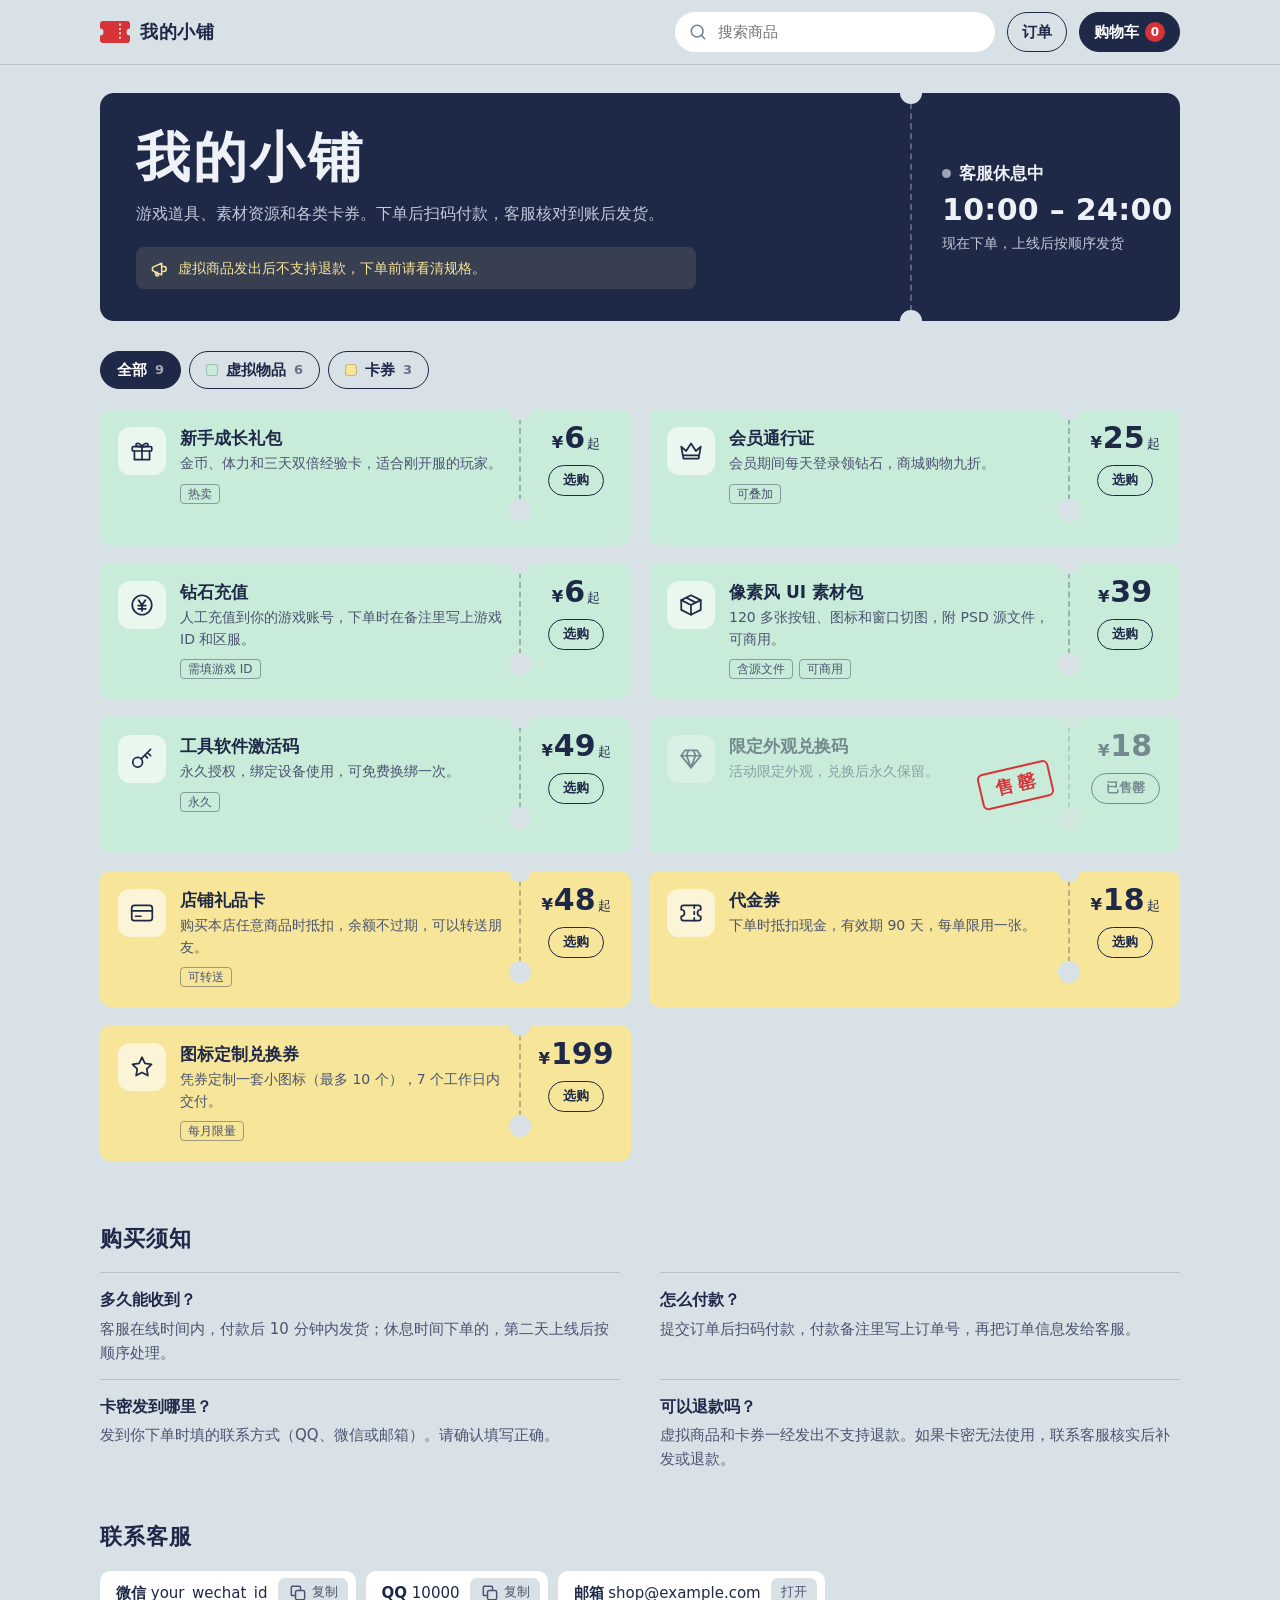
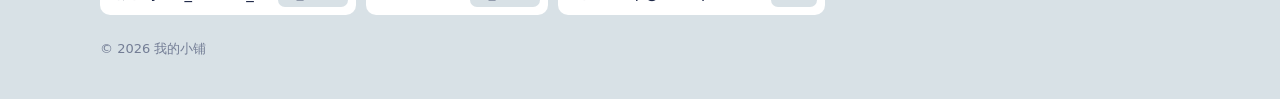
==== index.html @ c9b226b4 "Add ticket-style shop page for virtual goods and vouchers Static single-page shop (no build step, Gi" ====
<!doctype html>
<html lang="zh-CN">
<head>
  <meta charset="utf-8">
  <meta name="viewport" content="width=device-width, initial-scale=1, viewport-fit=cover">
  <meta name="theme-color" content="#d8e1e6">
  <meta name="format-detection" content="telephone=no">
  <title>小铺</title>
  <meta name="description" content="">
  <link rel="icon" href="assets/img/favicon.svg" type="image/svg+xml">
  <link rel="stylesheet" href="assets/css/style.css">
</head>
<body>
  <header class="topbar">
    <div class="wrap topbar-in">
      <a class="brand" href="./">
        <svg class="brand-mark" viewBox="0 0 30 22" aria-hidden="true">
          <path fill="currentColor" d="M3 0h24a3 3 0 0 1 3 3v4.5a3.5 3.5 0 0 0 0 7V19a3 3 0 0 1-3 3H3a3 3 0 0 1-3-3v-4.5a3.5 3.5 0 0 0 0-7V3a3 3 0 0 1 3-3z"/>
          <path stroke="#fff" stroke-width="1.6" stroke-dasharray="2 2.4" d="M20 2.5v17"/>
        </svg>
        <span data-shop="name">小铺</span>
      </a>
      <label class="search">
        <svg class="ico" viewBox="0 0 24 24" aria-hidden="true"><circle cx="11" cy="11" r="7"/><path d="M20 20l-4-4"/></svg>
        <span class="sr-only">搜索商品</span>
        <input id="q" type="search" placeholder="搜索商品" autocomplete="off" enterkeyhint="search">
      </label>
      <button class="bar-btn" id="openOrders" type="button">订单</button>
      <button class="bar-btn bar-btn--cart" id="openCart" type="button">
        购物车 <span class="badge" id="cartCount">0</span>
      </button>
    </div>
  </header>

  <main>
    <section class="hero">
      <div class="wrap">
        <div class="pass">
          <div class="pass-main">
            <h1 class="pass-title" data-shop="name">小铺</h1>
            <p class="pass-tagline" data-shop="tagline"></p>
            <p class="pass-notice" id="notice" hidden></p>
          </div>
          <div class="pass-stub" id="stub">
            <span class="status" id="status"><i class="dot"></i><span id="statusText">客服在线</span></span>
            <span class="pass-hours num" id="hours"></span>
            <span class="pass-sub" id="delivery"></span>
          </div>
        </div>
      </div>
    </section>

    <nav class="wrap tabs" id="tabs" aria-label="商品分类"></nav>

    <section class="wrap shelf" aria-label="商品列表">
      <div class="grid" id="grid"></div>
      <p class="empty" id="empty" hidden></p>
    </section>

    <section class="wrap notes" id="notes" hidden>
      <h2>购买须知</h2>
      <dl class="faq" id="faq"></dl>
    </section>
  </main>

  <footer class="wrap contact" id="contact">
    <h2>联系客服</h2>
    <div class="contact-list" id="contactList"></div>
    <p class="foot-line" id="footLine"></p>
  </footer>

  <div class="toast" id="toast" role="status" aria-live="polite"></div>

  <script src="assets/js/config.js"></script>
  <script src="assets/js/products.js"></script>
  <script src="assets/js/app.js"></script>
</body>
</html>
---- assets/css/style.css ----
/* ShopWeb — 票券风格的小商店
   颜色、字体都集中在 :root 里，改这里即可换风格 */

:root {
  --desk: #d8e1e6;      /* 页面底色：放票的桌面 */
  --ink: #1e2847;       /* 主文字：藏青墨色 */
  --ink-2: #4a5470;     /* 次要文字 */
  --ink-3: #737d95;     /* 提示文字 */
  --line: rgba(30, 40, 71, 0.16);
  --red: #d7343a;       /* 印章红：主按钮、售罄章 */
  --red-dark: #b5252b;
  --sheet: #f7f9fa;     /* 弹层底色 */
  --mint: #c9ebd9;
  --butter: #f7e59a;
  --font: "PingFang SC", "HarmonyOS Sans SC", "MiSans", "Noto Sans SC", "Noto Sans CJK SC",
    "Microsoft YaHei", system-ui, sans-serif;
  --num: "DIN Alternate", "Bahnschrift", "D-DIN", "DIN", "Roboto", var(--font);
  --notch: 11px;
}

*, *::before, *::after { box-sizing: border-box; }

html { -webkit-text-size-adjust: 100%; }

body {
  margin: 0;
  background: var(--desk);
  color: var(--ink);
  font-family: var(--font);
  font-size: 16px;
  line-height: 1.6;
  -webkit-font-smoothing: antialiased;
}

body.locked { overflow: hidden; }

img { max-width: 100%; display: block; }

button, input, textarea { font: inherit; color: inherit; }

button { cursor: pointer; }

:focus-visible { outline: 3px solid var(--ink); outline-offset: 2px; }

.wrap { max-width: 1120px; margin: 0 auto; padding-left: 20px; padding-right: 20px; }

.num { font-family: var(--num); font-variant-numeric: tabular-nums; }

.ico {
  width: 20px; height: 20px; flex: none;
  fill: none; stroke: currentColor; stroke-width: 1.8;
  stroke-linecap: round; stroke-linejoin: round;
}

.sr-only {
  position: absolute; width: 1px; height: 1px; overflow: hidden;
  clip: rect(0 0 0 0); white-space: nowrap;
}

/* ---------- 顶栏 ---------- */

.topbar {
  position: sticky; top: 0; z-index: 20;
  background: rgba(216, 225, 230, 0.92);
  -webkit-backdrop-filter: blur(10px);
  backdrop-filter: blur(10px);
  border-bottom: 1px solid var(--line);
}

.topbar-in {
  display: flex; align-items: center; gap: 12px;
  min-height: 64px; padding-top: 10px; padding-bottom: 10px;
  flex-wrap: wrap;
}

.brand {
  display: inline-flex; align-items: center; gap: 10px;
  color: var(--ink); text-decoration: none;
  font-weight: 800; font-size: 18px; letter-spacing: 0.04em;
  margin-right: auto;
}

.brand-mark { width: 30px; height: 22px; color: var(--red); }

.search {
  flex: 0 1 320px;
  display: flex; align-items: center; gap: 8px;
  height: 40px; padding: 0 12px;
  background: #fff; border-radius: 999px;
  border: 1.5px solid transparent;
  color: var(--ink-3);
}

.search:focus-within { border-color: var(--ink); }

.search input {
  flex: 1; min-width: 0; border: 0; outline: 0; background: none;
  color: var(--ink); font-size: 15px;
}

.search input::-webkit-search-cancel-button { cursor: pointer; }

.bar-btn {
  position: relative;
  display: inline-flex; align-items: center; gap: 6px;
  height: 40px; padding: 0 14px;
  border: 1.5px solid var(--ink); border-radius: 999px;
  background: transparent; font-size: 15px; font-weight: 600;
}

.bar-btn:hover { background: rgba(255, 255, 255, 0.5); }

.bar-btn--cart { background: var(--ink); color: #fff; }

.bar-btn--cart:hover { background: #2b3760; }

.badge {
  min-width: 20px; height: 20px; padding: 0 6px;
  border-radius: 999px; background: var(--red); color: #fff;
  font-family: var(--num); font-size: 12px; line-height: 20px; text-align: center;
}

.badge.is-bump { animation: bump 0.35s ease; }

@keyframes bump { 40% { transform: scale(1.35); } }

/* ---------- 首屏：店铺票 ---------- */

.hero { padding: 28px 0 8px; }

.pass {
  display: flex;
  background: var(--ink); color: #eef1f6;
  border-radius: 14px;
  animation: print 0.7s cubic-bezier(0.2, 0.8, 0.2, 1) both;
}

@keyframes print {
  from { clip-path: inset(0 0 100% 0); transform: translateY(-14px); }
  to { clip-path: inset(0 0 0 0); transform: none; }
}

.pass-main { flex: 1; padding: 34px 36px 32px; min-width: 0; }

.pass-title {
  margin: 0;
  font-size: clamp(32px, 5.4vw, 54px);
  font-weight: 900; line-height: 1.15; letter-spacing: 0.06em;
}

.pass-tagline {
  margin: 12px 0 0; max-width: 34em;
  font-size: 16px; color: #c3cada;
}

.pass-notice {
  display: flex; gap: 8px; align-items: flex-start;
  margin: 20px 0 0; padding: 10px 14px; max-width: 40em;
  border-radius: 8px; background: rgba(247, 229, 154, 0.12);
  color: var(--butter); font-size: 14px;
}

.pass-notice .ico { margin-top: 2px; }

.pass-stub {
  position: relative; flex: none; width: 270px;
  display: flex; flex-direction: column; justify-content: center; gap: 6px;
  padding: 28px 28px 28px 30px;
  border-left: 2px dashed rgba(238, 241, 246, 0.3);
}

.pass-stub::before, .pass-stub::after, .ticket-stub::before, .ticket-stub::after {
  content: ""; position: absolute;
  width: calc(var(--notch) * 2); height: calc(var(--notch) * 2);
  left: calc(-1 * var(--notch) - 1px);
  border-radius: 50%; background: var(--desk);
}

.pass-stub::before, .ticket-stub::before { top: calc(-1 * var(--notch)); }
.pass-stub::after, .ticket-stub::after { bottom: calc(-1 * var(--notch)); }

.status { display: inline-flex; align-items: center; gap: 8px; font-weight: 700; font-size: 17px; }

.dot { width: 9px; height: 9px; border-radius: 50%; background: #7ee2ad; box-shadow: 0 0 0 4px rgba(126, 226, 173, 0.18); }

.status.is-closed .dot { background: #9aa3b8; box-shadow: none; }

.pass-hours { font-size: 30px; font-weight: 700; line-height: 1.1; letter-spacing: 0.01em; white-space: nowrap; }

.pass-sub { font-size: 14px; color: #c3cada; }

/* ---------- 分类 ---------- */

.tabs {
  display: flex; gap: 8px; overflow-x: auto;
  padding-top: 22px; padding-bottom: 6px;
  scrollbar-width: none;
}

.tabs::-webkit-scrollbar { display: none; }

.tab {
  flex: none;
  display: inline-flex; align-items: center; gap: 8px;
  height: 38px; padding: 0 16px;
  border: 1.5px solid var(--ink); border-radius: 999px;
  background: transparent; font-size: 15px; font-weight: 600;
}

.tab[aria-pressed="true"] { background: var(--ink); color: #fff; }

.tab-swatch { width: 12px; height: 12px; border-radius: 3px; background: var(--paper); box-shadow: inset 0 0 0 1px rgba(30, 40, 71, 0.25); }

.tab-n { font-family: var(--num); font-size: 13px; opacity: 0.6; }

/* ---------- 商品券 ---------- */

.shelf { padding-top: 14px; padding-bottom: 12px; }

.grid {
  display: grid; gap: 18px;
  grid-template-columns: repeat(auto-fill, minmax(min(100%, 360px), 1fr));
}

.ticket {
  position: relative;
  display: flex; width: 100%; min-height: 136px;
  padding: 0; border: 0; text-align: left;
  background: var(--paper); color: var(--ink);
  border-radius: 10px;
}

.ticket-main { flex: 1; display: flex; gap: 14px; padding: 18px 16px 18px 18px; min-width: 0; }

.art {
  flex: none; width: 48px; height: 48px;
  display: grid; place-items: center; overflow: hidden;
  border-radius: 12px; background: rgba(255, 255, 255, 0.6);
}

.art .ico { width: 26px; height: 26px; stroke-width: 1.6; }

.art img { width: 100%; height: 100%; object-fit: cover; }

.ticket-text { display: flex; flex-direction: column; gap: 3px; min-width: 0; }

.ticket-name { font-size: 17px; font-weight: 700; line-height: 1.35; }

.ticket-desc {
  font-size: 14px; line-height: 1.55; color: var(--ink-2);
  display: -webkit-box; -webkit-line-clamp: 2; -webkit-box-orient: vertical; overflow: hidden;
}

.tags { display: flex; flex-wrap: wrap; gap: 6px; margin-top: 6px; }

.tag {
  font-size: 12px; line-height: 18px; padding: 0 7px;
  border: 1px solid rgba(30, 40, 71, 0.4); border-radius: 4px; color: var(--ink-2);
}

.ticket-stub {
  position: relative; flex: none; width: 112px;
  display: flex; flex-direction: column; align-items: center; justify-content: center;
  padding: 14px 8px; border-left: 2px dashed rgba(30, 40, 71, 0.28);
}

.price { font-family: var(--num); font-variant-numeric: tabular-nums; font-weight: 700; font-size: 30px; line-height: 1; white-space: nowrap; }

.price .cur { font-size: 0.55em; margin-right: 1px; }

.price .from { font-family: var(--font); font-size: 13px; font-weight: 500; margin-left: 2px; }

.was { font-family: var(--num); font-size: 13px; color: var(--ink-3); margin-top: 4px; }

.stub-cta {
  margin-top: 12px; padding: 4px 14px;
  font-size: 13px; font-weight: 700;
  border: 1.5px solid var(--ink); border-radius: 999px;
}

.ticket:hover .stub-cta { background: var(--red); border-color: var(--red); color: #fff; }

.ticket:focus-visible { outline-offset: 3px; }

.ticket.is-out .ticket-main, .ticket.is-out .ticket-stub { opacity: 0.5; }

.ticket.is-out:hover .stub-cta { background: none; border-color: var(--ink); color: inherit; }

.stamp {
  position: absolute; right: 128px; top: 50%;
  transform: translateY(-50%) rotate(-13deg);
  padding: 2px 10px 2px 14px;
  border: 2.5px solid var(--red); border-radius: 6px;
  color: var(--red); font-size: 18px; font-weight: 900; letter-spacing: 0.25em;
  pointer-events: none;
}

.empty {
  margin: 0; padding: 48px 20px; text-align: center; color: var(--ink-2);
  border: 2px dashed rgba(30, 40, 71, 0.22); border-radius: 12px;
}

/* ---------- 购买须知 / 页脚 ---------- */

.notes { padding-top: 48px; padding-bottom: 24px; }

.notes h2, .contact h2 { margin: 0 0 16px; font-size: 22px; font-weight: 800; letter-spacing: 0.04em; }

.faq { display: grid; gap: 14px 40px; grid-template-columns: repeat(auto-fit, minmax(min(100%, 400px), 1fr)); margin: 0; }

.faq div { padding-top: 14px; border-top: 1.5px solid var(--line); }

.faq dt { font-weight: 700; }

.faq dd { margin: 4px 0 0; color: var(--ink-2); font-size: 15px; }

.contact { padding-top: 24px; padding-bottom: 40px; }

.contact-list { display: flex; flex-wrap: wrap; gap: 10px; }

.contact-chip {
  display: inline-flex; align-items: center; gap: 10px;
  min-height: 44px; padding: 6px 8px 6px 16px;
  border: 0; border-radius: 10px; background: #fff;
  text-decoration: none; color: var(--ink); font-size: 15px;
}

.contact-chip b { font-weight: 700; }

.contact-chip .chip-act {
  display: inline-flex; align-items: center; gap: 4px;
  padding: 4px 10px; border-radius: 7px; background: var(--desk);
  font-size: 13px; color: var(--ink-2);
}

.contact-chip:hover .chip-act { background: var(--ink); color: #fff; }

.foot-line { margin: 24px 0 0; font-size: 13px; color: var(--ink-3); }

/* ---------- 弹层 ---------- */

.layer { position: fixed; inset: 0; z-index: 50; display: flex; align-items: flex-end; justify-content: center; }

.scrim { position: absolute; inset: 0; background: rgba(20, 27, 50, 0.48); animation: fade 0.2s ease both; }

.panel {
  position: relative; width: 100%; max-height: 92vh; max-height: 92dvh;
  display: flex; flex-direction: column;
  background: var(--sheet); border-radius: 18px 18px 0 0;
  animation: rise 0.28s cubic-bezier(0.2, 0.8, 0.2, 1) both;
  outline: none;
}

.layer.is-leaving .scrim { animation: fade 0.18s ease reverse both; }
.layer.is-leaving .panel { animation: rise 0.18s ease-in reverse both; }

@keyframes fade { from { opacity: 0; } }
@keyframes rise { from { transform: translateY(40px); opacity: 0; } }
@keyframes slide { from { transform: translateX(40px); opacity: 0; } }

.panel-head {
  display: flex; align-items: center; justify-content: space-between; gap: 12px;
  padding: 14px 14px 10px 22px;
}

.panel-head h2 { margin: 0; font-size: 18px; font-weight: 800; }

.close-btn {
  width: 40px; height: 40px; display: grid; place-items: center;
  border: 0; border-radius: 50%; background: transparent; color: var(--ink-2);
}

.close-btn:hover { background: rgba(30, 40, 71, 0.08); color: var(--ink); }

.panel-body { flex: 1; overflow-y: auto; padding: 4px 22px 22px; overscroll-behavior: contain; }

.panel-foot {
  display: flex; gap: 10px; align-items: center;
  padding: 14px 22px calc(14px + env(safe-area-inset-bottom));
  border-top: 1px solid var(--line); background: var(--sheet);
}

.panel-foot .btn { flex: 1; }

.foot-total { margin-right: auto; display: flex; flex-direction: column; line-height: 1.2; }

.foot-total small { font-size: 13px; color: var(--ink-3); }

.foot-total .price { font-size: 26px; color: var(--ink); }

.panel-foot .foot-total + .btn { flex: 0 1 180px; }

@media (min-width: 720px) {
  .layer { align-items: center; padding: 24px; }
  .panel { max-width: 520px; max-height: min(760px, 100%); border-radius: 16px; }
  .layer--side { justify-content: flex-end; align-items: stretch; padding: 0; }
  .layer--side .panel { max-width: 420px; height: 100%; max-height: none; border-radius: 0; animation-name: slide; }
  .layer--side.is-leaving .panel { animation-name: slide; }
}

/* 按钮 */

.btn {
  display: inline-flex; align-items: center; justify-content: center; gap: 6px;
  min-height: 48px; padding: 0 18px;
  border: 1.5px solid var(--ink); border-radius: 12px;
  background: transparent; color: var(--ink);
  font-size: 16px; font-weight: 700; text-decoration: none;
}

.btn:hover { background: rgba(30, 40, 71, 0.06); }

.btn-primary { background: var(--red); border-color: var(--red); color: #fff; }

.btn-primary:hover { background: var(--red-dark); border-color: var(--red-dark); }

.btn:disabled { opacity: 0.45; cursor: not-allowed; }

.text-btn {
  display: inline-flex; align-items: center; gap: 6px;
  padding: 6px 0; border: 0; background: none;
  color: var(--ink-2); font-size: 14px;
}

.text-btn:hover { color: var(--ink); text-decoration: underline; }

.text-btn .ico { width: 16px; height: 16px; }

.panel-body > [data-share] { margin-top: 16px; }

/* 商品详情 */

.p-card { display: flex; gap: 16px; align-items: flex-start; padding: 18px; border-radius: 12px; background: var(--paper); }

.p-card .art { width: 56px; height: 56px; }

.p-name { margin: 0; font-size: 20px; font-weight: 800; line-height: 1.35; }

.p-desc { margin: 6px 0 0; font-size: 15px; color: var(--ink-2); }

.p-price { display: flex; align-items: baseline; gap: 10px; margin: 20px 0 4px; }

.p-price .price { font-size: 36px; color: var(--red); }

.p-stock { margin-left: auto; font-size: 14px; color: var(--ink-3); }

.field { margin: 18px 0 0; padding: 0; border: 0; min-width: 0; }

.field-label, .field legend { display: block; padding: 0; margin-bottom: 8px; font-size: 14px; font-weight: 700; color: var(--ink-2); }

.chips { display: flex; flex-wrap: wrap; gap: 8px; }

.chip { position: relative; }

.chip input { position: absolute; opacity: 0; inset: 0; margin: 0; cursor: pointer; }

.chip span {
  display: inline-flex; align-items: center; min-height: 40px; padding: 0 16px;
  border: 1.5px solid var(--line); border-radius: 10px; background: #fff;
  font-size: 15px;
}

.chip input:checked + span { border-color: var(--ink); background: var(--ink); color: #fff; }

.chip input:focus-visible + span { outline: 3px solid var(--ink); outline-offset: 2px; }

.chip input:disabled + span { opacity: 0.45; text-decoration: line-through; cursor: not-allowed; }

.stepper { display: inline-flex; align-items: center; border: 1.5px solid var(--line); border-radius: 10px; background: #fff; overflow: hidden; }

.stepper button { width: 40px; height: 40px; border: 0; background: none; font-size: 20px; line-height: 1; }

.stepper button:hover:not(:disabled) { background: var(--desk); }

.stepper button:disabled { opacity: 0.3; cursor: not-allowed; }

.stepper input {
  width: 46px; height: 40px; border: 0; text-align: center; background: none;
  font-family: var(--num); font-size: 17px; -moz-appearance: textfield;
}

.stepper input::-webkit-outer-spin-button, .stepper input::-webkit-inner-spin-button { -webkit-appearance: none; margin: 0; }

.stepper--sm button { width: 32px; height: 32px; font-size: 17px; }

.stepper--sm input { width: 34px; height: 32px; font-size: 15px; }

.p-details { margin: 22px 0 8px; padding: 16px 18px 16px 34px; border-radius: 12px; background: #fff; font-size: 15px; color: var(--ink-2); }

.p-details li + li { margin-top: 6px; }

/* 购物车 */

.lines { list-style: none; margin: 0; padding: 0; }

.line { display: flex; gap: 12px; padding: 14px 0; border-bottom: 1px solid var(--line); }

.line .art { width: 44px; height: 44px; background: var(--paper); }

.line .art .ico { width: 22px; height: 22px; }

.line-info { flex: 1; min-width: 0; display: flex; flex-direction: column; gap: 2px; }

.line-name { font-weight: 700; line-height: 1.35; }

.line-opt { font-size: 13px; color: var(--ink-3); }

.line-ctrl { display: flex; align-items: center; justify-content: space-between; gap: 8px; margin-top: 8px; }

.line-price { font-family: var(--num); font-size: 18px; font-weight: 700; }

.icon-btn { width: 36px; height: 36px; display: grid; place-items: center; border: 0; border-radius: 8px; background: none; color: var(--ink-3); }

.icon-btn:hover { background: rgba(215, 52, 58, 0.1); color: var(--red); }

.icon-btn .ico { width: 18px; height: 18px; }

.blank { padding: 56px 12px; text-align: center; color: var(--ink-2); }

.blank .ico { width: 44px; height: 44px; stroke-width: 1.3; color: var(--ink-3); margin: 0 auto 12px; display: block; }

.blank p { margin: 0 0 18px; }

/* 下单表单 */

.summary { margin: 0; padding: 14px 16px; border-radius: 12px; background: #fff; list-style: none; }

.summary li { display: flex; gap: 12px; justify-content: space-between; font-size: 15px; }

.summary li + li { margin-top: 6px; }

.summary .s-name { min-width: 0; }

.summary .s-opt { color: var(--ink-3); }

.summary .s-amt { flex: none; font-family: var(--num); }

.input {
  display: block; width: 100%; min-height: 46px; padding: 10px 14px;
  border: 1.5px solid var(--line); border-radius: 10px; background: #fff;
  font-size: 16px; outline: none;
}

.input:focus { border-color: var(--ink); }

textarea.input { min-height: 84px; resize: vertical; line-height: 1.5; }

.input[aria-invalid="true"] { border-color: var(--red); }

.hint { margin: 6px 0 0; font-size: 13px; color: var(--ink-3); }

.error { margin: 6px 0 0; font-size: 13px; color: var(--red); font-weight: 600; }

/* 订单小票 */

.receipt { position: relative; border-radius: 12px; background: var(--butter); }

.receipt-top, .receipt-bottom { padding: 18px 20px; }

.receipt-label { display: block; font-size: 13px; color: var(--ink-2); }

.receipt-no { display: block; font-size: 30px; font-weight: 700; letter-spacing: 0.08em; line-height: 1.2; word-break: break-all; }

.receipt-perf { position: relative; height: 0; margin: 0 14px; border-top: 2px dashed rgba(30, 40, 71, 0.3); }

.receipt-perf::before, .receipt-perf::after {
  content: ""; position: absolute; top: calc(-1 * var(--notch) - 1px);
  width: calc(var(--notch) * 2); height: calc(var(--notch) * 2);
  border-radius: 50%; background: var(--sheet);
}

.receipt-perf::before { left: calc(-14px - var(--notch)); }
.receipt-perf::after { right: calc(-14px - var(--notch)); }

.receipt-bottom { display: flex; align-items: flex-end; justify-content: space-between; gap: 12px; }

.receipt-bottom .price { font-size: 38px; color: var(--red); }

.receipt-time { font-size: 13px; color: var(--ink-2); text-align: right; }

.items-detail { margin-top: 12px; font-size: 14px; color: var(--ink-2); }

.items-detail summary { cursor: pointer; padding: 4px 0; }

.items-detail ul { margin: 6px 0 0; padding-left: 20px; }

.pay-switch { display: flex; gap: 6px; margin: 22px 0 0; padding: 4px; border-radius: 12px; background: var(--desk); }

.pay-switch button {
  flex: 1; height: 40px; border: 0; border-radius: 9px; background: transparent;
  font-size: 15px; font-weight: 700; color: var(--ink-2);
}

.pay-switch button[aria-pressed="true"] { background: #fff; color: var(--ink); box-shadow: 0 1px 0 rgba(30, 40, 71, 0.12); }

.qr { margin: 14px auto 0; width: min(240px, 72%); aspect-ratio: 1; border-radius: 12px; background: #fff; padding: 10px; }

.qr img { width: 100%; height: 100%; object-fit: contain; }

.qr-cap { margin: 10px 0 0; text-align: center; font-size: 14px; color: var(--ink-2); }

.qr-cap b { color: var(--ink); }

.steps { margin: 22px 0 0; padding: 0; list-style: none; counter-reset: s; }

.steps li { position: relative; padding: 0 0 12px 38px; counter-increment: s; font-size: 15px; }

.steps li::before {
  content: counter(s); position: absolute; left: 0; top: 0;
  width: 26px; height: 26px; border-radius: 50%;
  background: var(--ink); color: #fff;
  font-family: var(--num); font-size: 14px; line-height: 26px; text-align: center;
}

.steps li:not(:last-child)::after { content: ""; position: absolute; left: 12px; top: 30px; bottom: 4px; width: 2px; background: var(--line); }

.order-contacts { display: flex; flex-wrap: wrap; gap: 8px; margin-top: 6px; }

.order-contacts .contact-chip { background: #fff; min-height: 40px; font-size: 14px; }

.local-note { margin: 16px 0 0; font-size: 13px; color: var(--ink-3); }

.raw { margin-top: 10px; font-size: 13px; color: var(--ink-3); }

.raw pre { white-space: pre-wrap; word-break: break-all; margin: 8px 0 0; padding: 12px; border-radius: 10px; background: #fff; color: var(--ink); font-family: var(--font); user-select: all; -webkit-user-select: all; }

/* 历史订单 */

.order-row {
  display: flex; align-items: center; gap: 12px; width: 100%;
  padding: 14px 0; border: 0; border-bottom: 1px solid var(--line);
  background: none; text-align: left;
}

.order-row:hover .order-no { text-decoration: underline; }

.order-row .order-no { font-family: var(--num); font-size: 18px; font-weight: 700; letter-spacing: 0.06em; }

.order-row .order-meta { display: block; font-size: 13px; color: var(--ink-3); }

.order-row .price { margin-left: auto; font-size: 20px; }

/* 提示条 */

.toast {
  position: fixed; left: 50%; bottom: calc(28px + env(safe-area-inset-bottom)); z-index: 80;
  transform: translate(-50%, 20px); opacity: 0; pointer-events: none;
  padding: 10px 18px; border-radius: 999px; background: var(--ink); color: #fff;
  font-size: 15px; font-weight: 600; white-space: nowrap;
  transition: opacity 0.2s, transform 0.2s;
}

.toast.is-on { opacity: 1; transform: translate(-50%, 0); }

/* ---------- 手机 ---------- */

@media (max-width: 640px) {
  .wrap { padding-left: 14px; padding-right: 14px; }
  .topbar-in { gap: 8px; min-height: 0; }
  .brand { font-size: 17px; }
  .search { order: 5; flex: 1 0 100%; height: 40px; }
  .bar-btn { height: 36px; padding: 0 12px; font-size: 14px; }
  .hero { padding-top: 16px; }
  .pass { flex-direction: column; }
  .pass-main { padding: 24px 22px 22px; }
  .pass-tagline { font-size: 15px; }
  .pass-stub {
    width: auto; flex-direction: row; flex-wrap: wrap; align-items: center; gap: 4px 14px;
    padding: 18px 22px 20px; border-left: 0; border-top: 2px dashed rgba(238, 241, 246, 0.3);
  }
  .pass-stub::before, .pass-stub::after { top: calc(-1 * var(--notch) - 1px); bottom: auto; }
  .pass-stub::before { left: calc(-1 * var(--notch)); }
  .pass-stub::after { left: auto; right: calc(-1 * var(--notch)); }
  .pass-hours { font-size: 22px; }
  .pass-sub { flex-basis: 100%; }
  .grid { gap: 14px; }
  .ticket { min-height: 124px; }
  .ticket-main { gap: 12px; padding: 16px 12px 16px 14px; }
  .art { width: 42px; height: 42px; border-radius: 10px; }
  .art .ico { width: 23px; height: 23px; }
  .ticket-name { font-size: 16px; }
  .ticket-desc { font-size: 13px; }
  .ticket-stub { width: 96px; }
  .price { font-size: 26px; }
  .stamp { right: 108px; font-size: 16px; }
  .panel-body { padding-left: 18px; padding-right: 18px; }
  .panel-head { padding-left: 18px; }
  .panel-foot { padding-left: 18px; padding-right: 18px; }
}

@media (prefers-reduced-motion: reduce) {
  *, *::before, *::after { animation-duration: 0.01ms !important; animation-delay: 0ms !important; transition-duration: 0.01ms !important; }
}
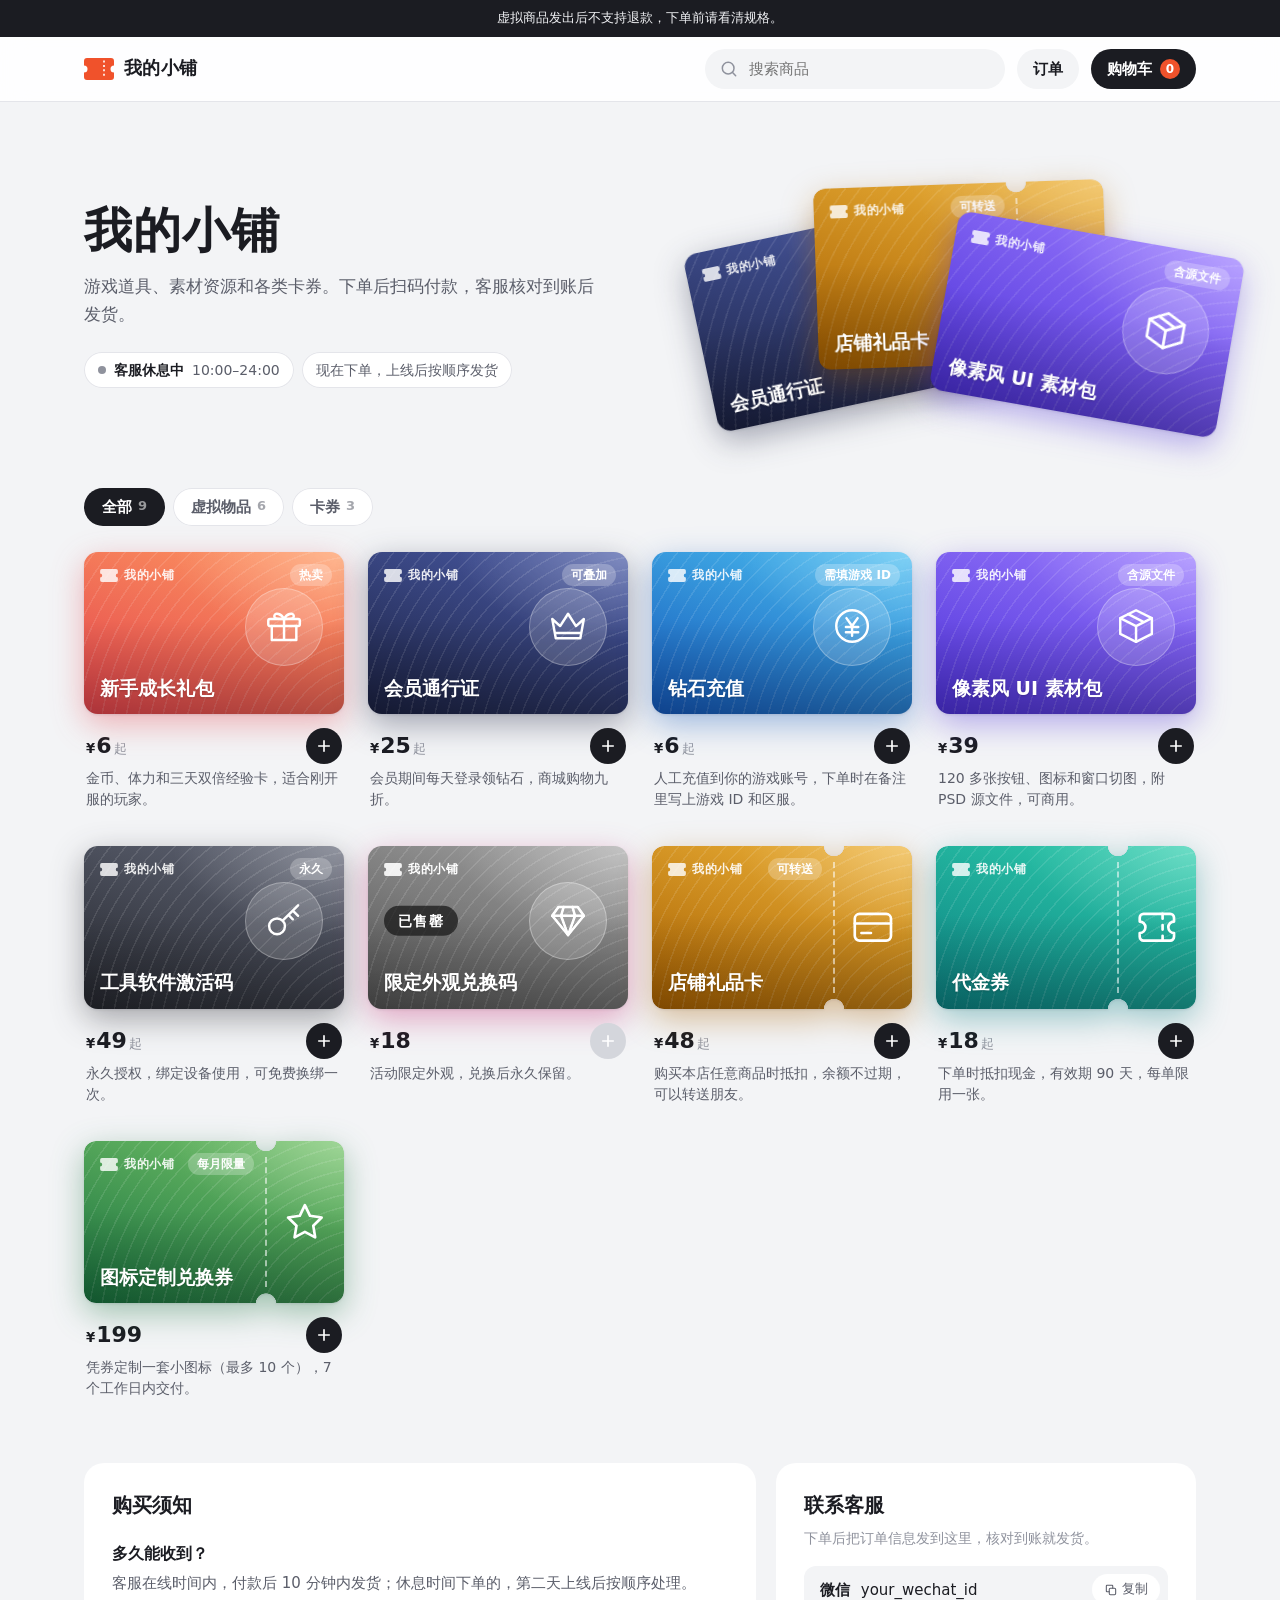
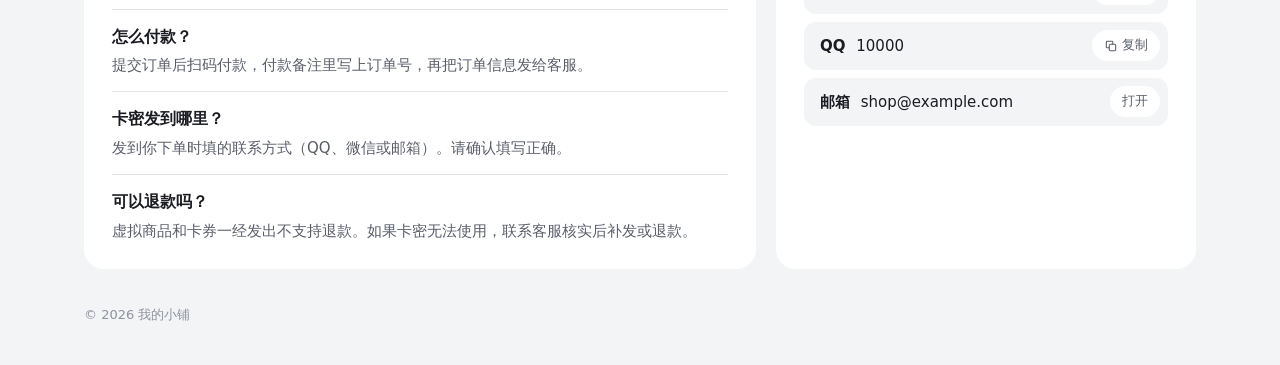
==== commit c76b5c7a: "Redesign shop as a gift-card shelf - each product rendered as a card face (themed gradient, guilloch" ====
--- a/index.html
+++ b/index.html
@@ -11,6 +11,8 @@
   <link rel="stylesheet" href="assets/css/style.css">
 </head>
 <body>
+  <p class="notice" id="notice" hidden></p>
+
   <header class="topbar">
     <div class="wrap topbar-in">
       <a class="brand" href="./">
@@ -33,21 +35,13 @@
   </header>
 
   <main>
-    <section class="hero">
-      <div class="wrap">
-        <div class="pass">
-          <div class="pass-main">
-            <h1 class="pass-title" data-shop="name">小铺</h1>
-            <p class="pass-tagline" data-shop="tagline"></p>
-            <p class="pass-notice" id="notice" hidden></p>
-          </div>
-          <div class="pass-stub" id="stub">
-            <span class="status" id="status"><i class="dot"></i><span id="statusText">客服在线</span></span>
-            <span class="pass-hours num" id="hours"></span>
-            <span class="pass-sub" id="delivery"></span>
-          </div>
-        </div>
+    <section class="wrap hero">
+      <div>
+        <h1 data-shop="name">小铺</h1>
+        <p class="tagline" data-shop="tagline"></p>
+        <div class="facts" id="facts"></div>
       </div>
+      <div class="fan" id="fan"></div>
     </section>
 
     <nav class="wrap tabs" id="tabs" aria-label="商品分类"></nav>
@@ -57,17 +51,20 @@
       <p class="empty" id="empty" hidden></p>
     </section>
 
-    <section class="wrap notes" id="notes" hidden>
-      <h2>购买须知</h2>
-      <dl class="faq" id="faq"></dl>
+    <section class="wrap info" id="info">
+      <div class="box" id="notes" hidden>
+        <h2>购买须知</h2>
+        <dl class="faq" id="faq"></dl>
+      </div>
+      <div class="box" id="contact" hidden>
+        <h2>联系客服</h2>
+        <p class="box-lead">下单后把订单信息发到这里，核对到账就发货。</p>
+        <div class="contact-list" id="contactList"></div>
+      </div>
     </section>
   </main>
 
-  <footer class="wrap contact" id="contact">
-    <h2>联系客服</h2>
-    <div class="contact-list" id="contactList"></div>
-    <p class="foot-line" id="footLine"></p>
-  </footer>
+  <footer class="wrap foot-line" id="footLine"></footer>
 
   <div class="toast" id="toast" role="status" aria-live="polite"></div>
 
--- a/assets/css/style.css
+++ b/assets/css/style.css
@@ -1,21 +1,20 @@
-/* ShopWeb — 票券风格的小商店
-   颜色、字体都集中在 :root 里，改这里即可换风格 */
+/* ShopWeb —— 礼品卡货架风格
+   颜色、字体集中在 :root；每个商品卡面的配色在 products.js 的 theme 字段 */
 
 :root {
-  --desk: #d8e1e6;      /* 页面底色：放票的桌面 */
-  --ink: #1e2847;       /* 主文字：藏青墨色 */
-  --ink-2: #4a5470;     /* 次要文字 */
-  --ink-3: #737d95;     /* 提示文字 */
-  --line: rgba(30, 40, 71, 0.16);
-  --red: #d7343a;       /* 印章红：主按钮、售罄章 */
-  --red-dark: #b5252b;
-  --sheet: #f7f9fa;     /* 弹层底色 */
-  --mint: #c9ebd9;
-  --butter: #f7e59a;
+  --bg: #f3f4f6;        /* 页面底色 */
+  --surface: #ffffff;   /* 卡片、输入框 */
+  --sheet: #f6f7f9;     /* 弹层底色 */
+  --ink: #1b1c22;       /* 主文字、主按钮 */
+  --ink-2: #5b5e6a;     /* 次要文字 */
+  --ink-3: #8f929d;     /* 提示文字 */
+  --line: #e4e5ea;
+  --accent: #f0522b;    /* 价格强调、角标 */
+  --accent-soft: #fff0ea;
+  --ok: #22b35e;
   --font: "PingFang SC", "HarmonyOS Sans SC", "MiSans", "Noto Sans SC", "Noto Sans CJK SC",
     "Microsoft YaHei", system-ui, sans-serif;
   --num: "DIN Alternate", "Bahnschrift", "D-DIN", "DIN", "Roboto", var(--font);
-  --notch: 11px;
 }
 
 *, *::before, *::after { box-sizing: border-box; }
@@ -24,7 +23,7 @@
 
 body {
   margin: 0;
-  background: var(--desk);
+  background: var(--bg);
   color: var(--ink);
   font-family: var(--font);
   font-size: 16px;
@@ -38,11 +37,11 @@
 
 button, input, textarea { font: inherit; color: inherit; }
 
-button { cursor: pointer; }
+button { cursor: pointer; -webkit-tap-highlight-color: transparent; }
 
 :focus-visible { outline: 3px solid var(--ink); outline-offset: 2px; }
 
-.wrap { max-width: 1120px; margin: 0 auto; padding-left: 20px; padding-right: 20px; }
+.wrap { max-width: 1160px; margin: 0 auto; padding-left: 24px; padding-right: 24px; }
 
 .num { font-family: var(--num); font-variant-numeric: tabular-nums; }
 
@@ -57,66 +56,63 @@
   clip: rect(0 0 0 0); white-space: nowrap;
 }
 
-/* ---------- 顶栏 ---------- */
+/* ---------- 公告条 + 顶栏 ---------- */
+
+.notice {
+  margin: 0; padding: 8px 16px;
+  background: var(--ink); color: #f1f2f5;
+  font-size: 13px; text-align: center;
+}
 
 .topbar {
   position: sticky; top: 0; z-index: 20;
-  background: rgba(216, 225, 230, 0.92);
-  -webkit-backdrop-filter: blur(10px);
-  backdrop-filter: blur(10px);
+  padding-top: env(safe-area-inset-top);
+  background: rgba(255, 255, 255, 0.9);
+  -webkit-backdrop-filter: saturate(1.4) blur(14px);
+  backdrop-filter: saturate(1.4) blur(14px);
   border-bottom: 1px solid var(--line);
 }
 
-.topbar-in {
-  display: flex; align-items: center; gap: 12px;
-  min-height: 64px; padding-top: 10px; padding-bottom: 10px;
-  flex-wrap: wrap;
-}
+.topbar-in { display: flex; align-items: center; gap: 12px; min-height: 64px; flex-wrap: wrap; }
 
 .brand {
   display: inline-flex; align-items: center; gap: 10px;
+  margin-right: auto;
   color: var(--ink); text-decoration: none;
-  font-weight: 800; font-size: 18px; letter-spacing: 0.04em;
-  margin-right: auto;
-}
-
-.brand-mark { width: 30px; height: 22px; color: var(--red); }
+  font-size: 18px; font-weight: 800; letter-spacing: 0.02em;
+}
+
+.brand-mark { width: 30px; height: 22px; color: var(--accent); }
 
 .search {
-  flex: 0 1 320px;
+  flex: 0 1 300px;
   display: flex; align-items: center; gap: 8px;
-  height: 40px; padding: 0 12px;
-  background: #fff; border-radius: 999px;
-  border: 1.5px solid transparent;
+  height: 40px; padding: 0 14px;
+  background: var(--bg); border-radius: 999px;
   color: var(--ink-3);
-}
-
-.search:focus-within { border-color: var(--ink); }
-
-.search input {
-  flex: 1; min-width: 0; border: 0; outline: 0; background: none;
-  color: var(--ink); font-size: 15px;
-}
-
-.search input::-webkit-search-cancel-button { cursor: pointer; }
+  box-shadow: inset 0 0 0 1.5px transparent;
+}
+
+.search:focus-within { background: var(--surface); box-shadow: inset 0 0 0 1.5px var(--ink); }
+
+.search input { flex: 1; min-width: 0; border: 0; outline: 0; background: none; color: var(--ink); font-size: 15px; }
 
 .bar-btn {
-  position: relative;
-  display: inline-flex; align-items: center; gap: 6px;
-  height: 40px; padding: 0 14px;
-  border: 1.5px solid var(--ink); border-radius: 999px;
-  background: transparent; font-size: 15px; font-weight: 600;
-}
-
-.bar-btn:hover { background: rgba(255, 255, 255, 0.5); }
+  display: inline-flex; align-items: center; gap: 8px;
+  height: 40px; padding: 0 16px;
+  border: 0; border-radius: 999px;
+  background: var(--bg); font-size: 15px; font-weight: 600;
+}
+
+.bar-btn:hover { background: #e9eaee; }
 
 .bar-btn--cart { background: var(--ink); color: #fff; }
 
-.bar-btn--cart:hover { background: #2b3760; }
+.bar-btn--cart:hover { background: #33343d; }
 
 .badge {
   min-width: 20px; height: 20px; padding: 0 6px;
-  border-radius: 999px; background: var(--red); color: #fff;
+  border-radius: 999px; background: var(--accent); color: #fff;
   font-family: var(--num); font-size: 12px; line-height: 20px; text-align: center;
 }
 
@@ -124,229 +120,282 @@
 
 @keyframes bump { 40% { transform: scale(1.35); } }
 
-/* ---------- 首屏：店铺票 ---------- */
-
-.hero { padding: 28px 0 8px; }
-
-.pass {
-  display: flex;
-  background: var(--ink); color: #eef1f6;
-  border-radius: 14px;
-  animation: print 0.7s cubic-bezier(0.2, 0.8, 0.2, 1) both;
-}
-
-@keyframes print {
-  from { clip-path: inset(0 0 100% 0); transform: translateY(-14px); }
-  to { clip-path: inset(0 0 0 0); transform: none; }
-}
-
-.pass-main { flex: 1; padding: 34px 36px 32px; min-width: 0; }
-
-.pass-title {
-  margin: 0;
-  font-size: clamp(32px, 5.4vw, 54px);
-  font-weight: 900; line-height: 1.15; letter-spacing: 0.06em;
-}
-
-.pass-tagline {
-  margin: 12px 0 0; max-width: 34em;
-  font-size: 16px; color: #c3cada;
-}
-
-.pass-notice {
-  display: flex; gap: 8px; align-items: flex-start;
-  margin: 20px 0 0; padding: 10px 14px; max-width: 40em;
-  border-radius: 8px; background: rgba(247, 229, 154, 0.12);
-  color: var(--butter); font-size: 14px;
-}
-
-.pass-notice .ico { margin-top: 2px; }
-
-.pass-stub {
-  position: relative; flex: none; width: 270px;
-  display: flex; flex-direction: column; justify-content: center; gap: 6px;
-  padding: 28px 28px 28px 30px;
-  border-left: 2px dashed rgba(238, 241, 246, 0.3);
-}
-
-.pass-stub::before, .pass-stub::after, .ticket-stub::before, .ticket-stub::after {
-  content: ""; position: absolute;
-  width: calc(var(--notch) * 2); height: calc(var(--notch) * 2);
-  left: calc(-1 * var(--notch) - 1px);
-  border-radius: 50%; background: var(--desk);
-}
-
-.pass-stub::before, .ticket-stub::before { top: calc(-1 * var(--notch)); }
-.pass-stub::after, .ticket-stub::after { bottom: calc(-1 * var(--notch)); }
-
-.status { display: inline-flex; align-items: center; gap: 8px; font-weight: 700; font-size: 17px; }
-
-.dot { width: 9px; height: 9px; border-radius: 50%; background: #7ee2ad; box-shadow: 0 0 0 4px rgba(126, 226, 173, 0.18); }
-
-.status.is-closed .dot { background: #9aa3b8; box-shadow: none; }
-
-.pass-hours { font-size: 30px; font-weight: 700; line-height: 1.1; letter-spacing: 0.01em; white-space: nowrap; }
-
-.pass-sub { font-size: 14px; color: #c3cada; }
-
-/* ---------- 分类 ---------- */
-
-.tabs {
-  display: flex; gap: 8px; overflow-x: auto;
-  padding-top: 22px; padding-bottom: 6px;
-  scrollbar-width: none;
-}
+/* ---------- 首屏 ---------- */
+
+.hero {
+  display: grid; grid-template-columns: minmax(0, 1fr) 470px; gap: 32px; align-items: center;
+  padding-top: 48px; padding-bottom: 28px;
+}
+
+.hero h1 { margin: 0; font-size: clamp(34px, 4.6vw, 48px); font-weight: 800; line-height: 1.2; letter-spacing: 0.02em; }
+
+.tagline { margin: 14px 0 0; max-width: 30em; font-size: 17px; color: var(--ink-2); }
+
+.facts { display: flex; flex-wrap: wrap; gap: 8px; margin-top: 24px; }
+
+.fact {
+  display: inline-flex; align-items: center; gap: 8px;
+  min-height: 36px; padding: 0 14px;
+  border-radius: 999px; background: var(--surface);
+  box-shadow: inset 0 0 0 1px var(--line);
+  font-size: 14px; color: var(--ink-2);
+}
+
+.fact b { color: var(--ink); font-weight: 700; }
+
+.dot { width: 8px; height: 8px; border-radius: 50%; background: var(--ok); box-shadow: 0 0 0 4px rgba(34, 179, 94, 0.16); }
+
+.fact.is-closed .dot { background: var(--ink-3); box-shadow: none; }
+
+.fan { position: relative; height: 290px; }
+
+.fan-card {
+  position: absolute; left: 50%; top: 50%;
+  width: 290px; margin: -91px 0 0 -145px;
+  padding: 0; border: 0; background: none; border-radius: 14px;
+  transform: var(--t);
+  transition: transform 0.3s cubic-bezier(0.2, 0.8, 0.2, 1);
+  animation: deal 0.9s cubic-bezier(0.2, 0.8, 0.2, 1) backwards;
+}
+
+.fan-card:nth-child(1) { --t: translate(-118px, 20px) rotate(-12deg); animation-delay: 0.05s; }
+.fan-card:nth-child(2) { --t: translate(0, -20px) rotate(-2deg); animation-delay: 0.12s; }
+.fan-card:nth-child(3) { --t: translate(126px, 30px) rotate(10deg); animation-delay: 0.19s; }
+
+.fan-card:hover, .fan-card:focus-visible { transform: var(--t) translateY(-12px); }
+
+@keyframes deal { from { transform: translate(0, 40px) rotate(0deg); opacity: 0; } }
+
+/* ---------- 卡面 ---------- */
+
+.face-wrap {
+  display: block;
+  filter: drop-shadow(0 1px 1px rgba(20, 22, 40, 0.1)) drop-shadow(0 10px 16px var(--sh, rgba(20, 22, 40, 0.25)));
+  transition: transform 0.25s cubic-bezier(0.2, 0.8, 0.2, 1);
+}
+
+.face {
+  position: relative; display: block;
+  aspect-ratio: 1.6; overflow: hidden;
+  border-radius: 14px; color: #fff;
+  background:
+    radial-gradient(120% 100% at 100% 0%, rgba(255, 255, 255, 0.3), rgba(255, 255, 255, 0) 55%),
+    repeating-radial-gradient(circle at 112% 128%, rgba(255, 255, 255, 0.1) 0 1.5px, rgba(255, 255, 255, 0) 1.5px 12px),
+    linear-gradient(20deg, var(--c1), var(--c2));
+  background-size: cover;
+  text-align: left;
+}
+
+.face--img { background-size: cover; background-position: center; }
+
+.face::after {
+  content: ""; position: absolute; inset: 0; pointer-events: none;
+  background: linear-gradient(to top, rgba(0, 0, 0, 0.24), rgba(0, 0, 0, 0) 58%);
+}
+
+.face--coupon {
+  border-radius: 12px;
+  -webkit-mask: radial-gradient(circle at 70% 0, transparent 10px, #000 10.5px) top / 100% 51% no-repeat,
+    radial-gradient(circle at 70% 100%, transparent 10px, #000 10.5px) bottom / 100% 51% no-repeat;
+  mask: radial-gradient(circle at 70% 0, transparent 10px, #000 10.5px) top / 100% 51% no-repeat,
+    radial-gradient(circle at 70% 100%, transparent 10px, #000 10.5px) bottom / 100% 51% no-repeat;
+}
+
+.face-perf {
+  position: absolute; z-index: 1; left: 70%; top: 16px; bottom: 16px;
+  border-left: 2px dashed rgba(255, 255, 255, 0.55); transform: translateX(-1px);
+}
+
+.face-brand {
+  position: absolute; z-index: 1; left: 16px; top: 14px;
+  display: flex; align-items: center; gap: 6px;
+  font-size: 12px; font-weight: 700; letter-spacing: 0.06em; opacity: 0.9;
+}
+
+.face-brand svg { width: 18px; height: 13px; }
+
+.face-tag {
+  position: absolute; z-index: 1; right: 12px; top: 12px;
+  padding: 1px 9px; border-radius: 999px;
+  background: rgba(255, 255, 255, 0.24);
+  font-size: 12px; font-weight: 700; line-height: 20px;
+}
+
+.face--coupon .face-tag { right: auto; left: calc(70% - 12px); transform: translateX(-100%); top: 12px; }
+
+.face-glyph {
+  position: absolute; z-index: 1; right: 8%; top: 46%;
+  width: 30%; aspect-ratio: 1; transform: translateY(-50%);
+  display: grid; place-items: center;
+  border-radius: 50%; background: rgba(255, 255, 255, 0.16);
+  box-shadow: inset 0 0 0 1px rgba(255, 255, 255, 0.28);
+}
+
+.face-glyph .ico { width: 54%; height: 54%; stroke-width: 1.4; }
+
+.face--coupon .face-glyph { right: 4%; width: 22%; top: 50%; background: none; box-shadow: none; }
+
+.face--coupon .face-glyph .ico { width: 80%; height: 80%; }
+
+.face-title {
+  position: absolute; z-index: 1; left: 16px; right: 16px; bottom: 14px;
+  display: flex; flex-direction: column;
+  font-size: 19px; font-weight: 800; line-height: 1.25;
+  text-shadow: 0 1px 2px rgba(0, 0, 0, 0.18);
+}
+
+.face--coupon .face-title { right: 33%; }
+
+.face-sub { margin-top: 4px; font-size: 13px; font-weight: 600; opacity: 0.9; }
+
+.face-out {
+  position: absolute; z-index: 2; left: 16px; top: 46%; transform: translateY(-50%);
+  padding: 4px 14px; border-radius: 999px;
+  background: rgba(20, 22, 30, 0.72); color: #fff;
+  font-size: 14px; font-weight: 700; letter-spacing: 0.1em;
+}
+
+.is-out .face { filter: grayscale(1) brightness(1.05); }
+
+.is-out .face-wrap { --sh: rgba(20, 22, 40, 0.15); }
+
+/* 购物车里的小卡面 */
+.face--mini { width: 64px; flex: none; border-radius: 8px; -webkit-mask: none; mask: none; }
+
+.face--mini .face-brand, .face--mini .face-title, .face--mini .face-tag, .face--mini .face-perf { display: none; }
+
+.face--mini .face-glyph, .face--coupon.face--mini .face-glyph {
+  right: 50%; top: 50%; width: 46%; transform: translate(50%, -50%);
+  background: none; box-shadow: none;
+}
+
+.face--mini .face-glyph .ico { width: 100%; height: 100%; stroke-width: 1.8; }
+
+/* ---------- 分类 + 商品 ---------- */
+
+.tabs { display: flex; gap: 8px; overflow-x: auto; padding-top: 20px; padding-bottom: 4px; scrollbar-width: none; }
 
 .tabs::-webkit-scrollbar { display: none; }
 
 .tab {
-  flex: none;
-  display: inline-flex; align-items: center; gap: 8px;
-  height: 38px; padding: 0 16px;
-  border: 1.5px solid var(--ink); border-radius: 999px;
-  background: transparent; font-size: 15px; font-weight: 600;
-}
-
-.tab[aria-pressed="true"] { background: var(--ink); color: #fff; }
-
-.tab-swatch { width: 12px; height: 12px; border-radius: 3px; background: var(--paper); box-shadow: inset 0 0 0 1px rgba(30, 40, 71, 0.25); }
-
-.tab-n { font-family: var(--num); font-size: 13px; opacity: 0.6; }
-
-/* ---------- 商品券 ---------- */
-
-.shelf { padding-top: 14px; padding-bottom: 12px; }
+  flex: none; display: inline-flex; align-items: center; gap: 6px;
+  height: 38px; padding: 0 18px;
+  border: 0; border-radius: 999px;
+  background: var(--surface); box-shadow: inset 0 0 0 1px var(--line);
+  font-size: 15px; font-weight: 600; color: var(--ink-2);
+}
+
+.tab:hover { color: var(--ink); }
+
+.tab[aria-pressed="true"] { background: var(--ink); color: #fff; box-shadow: none; }
+
+.tab-n { font-family: var(--num); font-size: 13px; opacity: 0.55; }
+
+.shelf { padding-top: 22px; padding-bottom: 16px; }
 
 .grid {
-  display: grid; gap: 18px;
-  grid-template-columns: repeat(auto-fill, minmax(min(100%, 360px), 1fr));
-}
-
-.ticket {
-  position: relative;
-  display: flex; width: 100%; min-height: 136px;
-  padding: 0; border: 0; text-align: left;
-  background: var(--paper); color: var(--ink);
-  border-radius: 10px;
-}
-
-.ticket-main { flex: 1; display: flex; gap: 14px; padding: 18px 16px 18px 18px; min-width: 0; }
-
-.art {
-  flex: none; width: 48px; height: 48px;
-  display: grid; place-items: center; overflow: hidden;
-  border-radius: 12px; background: rgba(255, 255, 255, 0.6);
-}
-
-.art .ico { width: 26px; height: 26px; stroke-width: 1.6; }
-
-.art img { width: 100%; height: 100%; object-fit: cover; }
-
-.ticket-text { display: flex; flex-direction: column; gap: 3px; min-width: 0; }
-
-.ticket-name { font-size: 17px; font-weight: 700; line-height: 1.35; }
-
-.ticket-desc {
-  font-size: 14px; line-height: 1.55; color: var(--ink-2);
+  display: grid; gap: 36px 24px;
+  grid-template-columns: repeat(auto-fill, minmax(min(100%, 240px), 1fr));
+}
+
+.item { position: relative; }
+
+.item-hit { display: block; width: 100%; padding: 0; border: 0; background: none; border-radius: 14px; }
+
+.item-hit::after { content: ""; position: absolute; inset: 0; }
+
+.item:hover .face-wrap { transform: translateY(-4px); }
+
+.item-hit:focus-visible { outline: 3px solid var(--ink); outline-offset: 4px; }
+
+.item-meta { padding: 14px 2px 0; }
+
+.item-row { display: flex; align-items: center; gap: 8px; }
+
+.item-row .price { font-size: 22px; }
+
+.item-desc {
+  margin: 4px 0 0; font-size: 14px; line-height: 1.5; color: var(--ink-2);
   display: -webkit-box; -webkit-line-clamp: 2; -webkit-box-orient: vertical; overflow: hidden;
 }
 
-.tags { display: flex; flex-wrap: wrap; gap: 6px; margin-top: 6px; }
-
-.tag {
-  font-size: 12px; line-height: 18px; padding: 0 7px;
-  border: 1px solid rgba(30, 40, 71, 0.4); border-radius: 4px; color: var(--ink-2);
-}
-
-.ticket-stub {
-  position: relative; flex: none; width: 112px;
-  display: flex; flex-direction: column; align-items: center; justify-content: center;
-  padding: 14px 8px; border-left: 2px dashed rgba(30, 40, 71, 0.28);
-}
-
-.price { font-family: var(--num); font-variant-numeric: tabular-nums; font-weight: 700; font-size: 30px; line-height: 1; white-space: nowrap; }
-
-.price .cur { font-size: 0.55em; margin-right: 1px; }
-
-.price .from { font-family: var(--font); font-size: 13px; font-weight: 500; margin-left: 2px; }
-
-.was { font-family: var(--num); font-size: 13px; color: var(--ink-3); margin-top: 4px; }
-
-.stub-cta {
-  margin-top: 12px; padding: 4px 14px;
-  font-size: 13px; font-weight: 700;
-  border: 1.5px solid var(--ink); border-radius: 999px;
-}
-
-.ticket:hover .stub-cta { background: var(--red); border-color: var(--red); color: #fff; }
-
-.ticket:focus-visible { outline-offset: 3px; }
-
-.ticket.is-out .ticket-main, .ticket.is-out .ticket-stub { opacity: 0.5; }
-
-.ticket.is-out:hover .stub-cta { background: none; border-color: var(--ink); color: inherit; }
-
-.stamp {
-  position: absolute; right: 128px; top: 50%;
-  transform: translateY(-50%) rotate(-13deg);
-  padding: 2px 10px 2px 14px;
-  border: 2.5px solid var(--red); border-radius: 6px;
-  color: var(--red); font-size: 18px; font-weight: 900; letter-spacing: 0.25em;
-  pointer-events: none;
-}
-
-.empty {
-  margin: 0; padding: 48px 20px; text-align: center; color: var(--ink-2);
-  border: 2px dashed rgba(30, 40, 71, 0.22); border-radius: 12px;
-}
-
-/* ---------- 购买须知 / 页脚 ---------- */
-
-.notes { padding-top: 48px; padding-bottom: 24px; }
-
-.notes h2, .contact h2 { margin: 0 0 16px; font-size: 22px; font-weight: 800; letter-spacing: 0.04em; }
-
-.faq { display: grid; gap: 14px 40px; grid-template-columns: repeat(auto-fit, minmax(min(100%, 400px), 1fr)); margin: 0; }
-
-.faq div { padding-top: 14px; border-top: 1.5px solid var(--line); }
+.add {
+  position: relative; z-index: 1; margin-left: auto;
+  width: 36px; height: 36px; flex: none;
+  display: grid; place-items: center;
+  border: 0; border-radius: 50%;
+  background: var(--ink); color: #fff;
+}
+
+.add:hover { background: var(--accent); }
+
+.add:disabled { background: #d4d6dc; cursor: not-allowed; }
+
+.add .ico { width: 18px; height: 18px; stroke-width: 2.2; }
+
+.price { font-family: var(--num); font-variant-numeric: tabular-nums; font-weight: 700; line-height: 1; white-space: nowrap; }
+
+.price .cur { font-size: 0.6em; margin-right: 1px; }
+
+.price .from { font-family: var(--font); font-size: 13px; font-weight: 500; margin-left: 2px; color: var(--ink-3); }
+
+.was { font-family: var(--num); font-size: 13px; color: var(--ink-3); }
+
+.empty { margin: 0; padding: 56px 20px; text-align: center; color: var(--ink-2); border-radius: 16px; background: var(--surface); }
+
+/* ---------- 购买须知 / 联系 ---------- */
+
+.info { display: grid; grid-template-columns: minmax(0, 1.6fr) minmax(0, 1fr); gap: 20px; padding-top: 48px; padding-bottom: 20px; }
+
+.box { padding: 26px 28px; border-radius: 20px; background: var(--surface); }
+
+.box h2 { margin: 0 0 6px; font-size: 20px; font-weight: 800; }
+
+.faq { margin: 0; }
+
+.faq div { padding: 14px 0; border-bottom: 1px solid var(--line); }
+
+.faq div:last-child { border-bottom: 0; padding-bottom: 0; }
 
 .faq dt { font-weight: 700; }
 
 .faq dd { margin: 4px 0 0; color: var(--ink-2); font-size: 15px; }
 
-.contact { padding-top: 24px; padding-bottom: 40px; }
-
-.contact-list { display: flex; flex-wrap: wrap; gap: 10px; }
+.box-lead { margin: 0 0 16px; font-size: 14px; color: var(--ink-3); }
+
+.contact-list { display: flex; flex-direction: column; gap: 8px; }
 
 .contact-chip {
-  display: inline-flex; align-items: center; gap: 10px;
-  min-height: 44px; padding: 6px 8px 6px 16px;
-  border: 0; border-radius: 10px; background: #fff;
-  text-decoration: none; color: var(--ink); font-size: 15px;
-}
-
-.contact-chip b { font-weight: 700; }
+  display: flex; align-items: center; justify-content: space-between; gap: 10px;
+  min-height: 48px; padding: 6px 8px 6px 16px;
+  border: 0; border-radius: 12px; background: var(--bg);
+  color: var(--ink); text-decoration: none; text-align: left; font-size: 15px;
+}
+
+.contact-chip b { font-weight: 700; margin-right: 6px; }
 
 .contact-chip .chip-act {
-  display: inline-flex; align-items: center; gap: 4px;
-  padding: 4px 10px; border-radius: 7px; background: var(--desk);
+  flex: none; display: inline-flex; align-items: center; gap: 4px;
+  padding: 5px 12px; border-radius: 999px; background: var(--surface);
   font-size: 13px; color: var(--ink-2);
 }
 
+.contact-chip .chip-act .ico { width: 14px; height: 14px; }
+
 .contact-chip:hover .chip-act { background: var(--ink); color: #fff; }
 
-.foot-line { margin: 24px 0 0; font-size: 13px; color: var(--ink-3); }
+.foot-line { padding-top: 16px; padding-bottom: 40px; margin-top: 0; margin-bottom: 0; font-size: 13px; color: var(--ink-3); }
 
 /* ---------- 弹层 ---------- */
 
 .layer { position: fixed; inset: 0; z-index: 50; display: flex; align-items: flex-end; justify-content: center; }
 
-.scrim { position: absolute; inset: 0; background: rgba(20, 27, 50, 0.48); animation: fade 0.2s ease both; }
+.scrim { position: absolute; inset: 0; background: rgba(16, 17, 24, 0.5); animation: fade 0.2s ease both; }
 
 .panel {
   position: relative; width: 100%; max-height: 92vh; max-height: 92dvh;
   display: flex; flex-direction: column;
-  background: var(--sheet); border-radius: 18px 18px 0 0;
+  background: var(--sheet); border-radius: 22px 22px 0 0; overflow: hidden;
   animation: rise 0.28s cubic-bezier(0.2, 0.8, 0.2, 1) both;
   outline: none;
 }
@@ -358,63 +407,62 @@
 @keyframes rise { from { transform: translateY(40px); opacity: 0; } }
 @keyframes slide { from { transform: translateX(40px); opacity: 0; } }
 
-.panel-head {
-  display: flex; align-items: center; justify-content: space-between; gap: 12px;
-  padding: 14px 14px 10px 22px;
-}
+.panel-head { display: flex; align-items: center; justify-content: space-between; gap: 12px; padding: 14px 14px 10px 24px; }
 
 .panel-head h2 { margin: 0; font-size: 18px; font-weight: 800; }
 
 .close-btn {
   width: 40px; height: 40px; display: grid; place-items: center;
-  border: 0; border-radius: 50%; background: transparent; color: var(--ink-2);
-}
-
-.close-btn:hover { background: rgba(30, 40, 71, 0.08); color: var(--ink); }
-
-.panel-body { flex: 1; overflow-y: auto; padding: 4px 22px 22px; overscroll-behavior: contain; }
+  border: 0; border-radius: 50%; background: rgba(27, 28, 34, 0.06); color: var(--ink-2);
+}
+
+.close-btn:hover { background: rgba(27, 28, 34, 0.12); color: var(--ink); }
+
+.close-btn .ico { width: 18px; height: 18px; }
+
+.panel-body { flex: 1; overflow-y: auto; padding: 4px 24px 24px; overscroll-behavior: contain; }
 
 .panel-foot {
   display: flex; gap: 10px; align-items: center;
-  padding: 14px 22px calc(14px + env(safe-area-inset-bottom));
-  border-top: 1px solid var(--line); background: var(--sheet);
+  padding: 14px 24px calc(14px + env(safe-area-inset-bottom));
+  background: var(--surface); border-top: 1px solid var(--line);
 }
 
 .panel-foot .btn { flex: 1; }
 
-.foot-total { margin-right: auto; display: flex; flex-direction: column; line-height: 1.2; }
+.foot-total { margin-right: auto; display: flex; flex-direction: column; gap: 2px; line-height: 1.2; }
 
 .foot-total small { font-size: 13px; color: var(--ink-3); }
 
-.foot-total .price { font-size: 26px; color: var(--ink); }
-
-.panel-foot .foot-total + .btn { flex: 0 1 180px; }
+.foot-total .price { font-size: 26px; }
+
+.panel-foot .foot-total + .btn { flex: 0 1 190px; }
 
 @media (min-width: 720px) {
   .layer { align-items: center; padding: 24px; }
-  .panel { max-width: 520px; max-height: min(760px, 100%); border-radius: 16px; }
+  .panel { max-width: 500px; max-height: min(780px, 100%); border-radius: 22px; }
   .layer--side { justify-content: flex-end; align-items: stretch; padding: 0; }
   .layer--side .panel { max-width: 420px; height: 100%; max-height: none; border-radius: 0; animation-name: slide; }
-  .layer--side.is-leaving .panel { animation-name: slide; }
 }
 
 /* 按钮 */
 
 .btn {
   display: inline-flex; align-items: center; justify-content: center; gap: 6px;
-  min-height: 48px; padding: 0 18px;
-  border: 1.5px solid var(--ink); border-radius: 12px;
-  background: transparent; color: var(--ink);
+  min-height: 50px; padding: 0 22px;
+  border: 0; border-radius: 999px;
+  background: var(--surface); color: var(--ink);
+  box-shadow: inset 0 0 0 1.5px var(--line);
   font-size: 16px; font-weight: 700; text-decoration: none;
 }
 
-.btn:hover { background: rgba(30, 40, 71, 0.06); }
-
-.btn-primary { background: var(--red); border-color: var(--red); color: #fff; }
-
-.btn-primary:hover { background: var(--red-dark); border-color: var(--red-dark); }
-
-.btn:disabled { opacity: 0.45; cursor: not-allowed; }
+.btn:hover { box-shadow: inset 0 0 0 1.5px var(--ink); }
+
+.btn-primary { background: var(--ink); color: #fff; box-shadow: none; }
+
+.btn-primary:hover { background: #33343d; box-shadow: none; }
+
+.btn:disabled { opacity: 0.4; cursor: not-allowed; }
 
 .text-btn {
   display: inline-flex; align-items: center; gap: 6px;
@@ -426,25 +474,26 @@
 
 .text-btn .ico { width: 16px; height: 16px; }
 
-.panel-body > [data-share] { margin-top: 16px; }
-
 /* 商品详情 */
 
-.p-card { display: flex; gap: 16px; align-items: flex-start; padding: 18px; border-radius: 12px; background: var(--paper); }
-
-.p-card .art { width: 56px; height: 56px; }
-
-.p-name { margin: 0; font-size: 20px; font-weight: 800; line-height: 1.35; }
+.p-stage {
+  margin: -4px -24px 0; padding: 26px 24px 30px;
+  background: var(--tint);
+}
+
+.p-stage .face-wrap { max-width: 330px; margin: 0 auto; }
+
+.p-name { margin: 22px 0 0; font-size: 22px; font-weight: 800; line-height: 1.35; }
 
 .p-desc { margin: 6px 0 0; font-size: 15px; color: var(--ink-2); }
 
-.p-price { display: flex; align-items: baseline; gap: 10px; margin: 20px 0 4px; }
-
-.p-price .price { font-size: 36px; color: var(--red); }
+.p-price { display: flex; align-items: baseline; gap: 10px; margin: 16px 0 0; }
+
+.p-price .price { font-size: 34px; color: var(--accent); }
 
 .p-stock { margin-left: auto; font-size: 14px; color: var(--ink-3); }
 
-.field { margin: 18px 0 0; padding: 0; border: 0; min-width: 0; }
+.field { margin: 20px 0 0; padding: 0; border: 0; min-width: 0; }
 
 .field-label, .field legend { display: block; padding: 0; margin-bottom: 8px; font-size: 14px; font-weight: 700; color: var(--ink-2); }
 
@@ -455,49 +504,48 @@
 .chip input { position: absolute; opacity: 0; inset: 0; margin: 0; cursor: pointer; }
 
 .chip span {
-  display: inline-flex; align-items: center; min-height: 40px; padding: 0 16px;
-  border: 1.5px solid var(--line); border-radius: 10px; background: #fff;
-  font-size: 15px;
-}
-
-.chip input:checked + span { border-color: var(--ink); background: var(--ink); color: #fff; }
+  display: inline-flex; align-items: center; min-height: 42px; padding: 0 18px;
+  border-radius: 999px; background: var(--surface);
+  box-shadow: inset 0 0 0 1.5px var(--line);
+  font-size: 15px; font-weight: 600;
+}
+
+.chip input:checked + span { background: var(--ink); color: #fff; box-shadow: none; }
 
 .chip input:focus-visible + span { outline: 3px solid var(--ink); outline-offset: 2px; }
 
 .chip input:disabled + span { opacity: 0.45; text-decoration: line-through; cursor: not-allowed; }
 
-.stepper { display: inline-flex; align-items: center; border: 1.5px solid var(--line); border-radius: 10px; background: #fff; overflow: hidden; }
-
-.stepper button { width: 40px; height: 40px; border: 0; background: none; font-size: 20px; line-height: 1; }
-
-.stepper button:hover:not(:disabled) { background: var(--desk); }
+.stepper { display: inline-flex; align-items: center; border-radius: 999px; background: var(--surface); box-shadow: inset 0 0 0 1.5px var(--line); }
+
+.stepper button { width: 42px; height: 42px; border: 0; background: none; border-radius: 50%; font-size: 20px; line-height: 1; }
+
+.stepper button:hover:not(:disabled) { background: var(--bg); }
 
 .stepper button:disabled { opacity: 0.3; cursor: not-allowed; }
 
 .stepper input {
-  width: 46px; height: 40px; border: 0; text-align: center; background: none;
-  font-family: var(--num); font-size: 17px; -moz-appearance: textfield;
+  width: 40px; height: 42px; border: 0; text-align: center; background: none;
+  font-family: var(--num); font-size: 17px; font-weight: 700; -moz-appearance: textfield;
 }
 
 .stepper input::-webkit-outer-spin-button, .stepper input::-webkit-inner-spin-button { -webkit-appearance: none; margin: 0; }
 
 .stepper--sm button { width: 32px; height: 32px; font-size: 17px; }
 
-.stepper--sm input { width: 34px; height: 32px; font-size: 15px; }
-
-.p-details { margin: 22px 0 8px; padding: 16px 18px 16px 34px; border-radius: 12px; background: #fff; font-size: 15px; color: var(--ink-2); }
+.stepper--sm input { width: 30px; height: 32px; font-size: 15px; }
+
+.p-details { margin: 22px 0 0; padding: 16px 18px 16px 36px; border-radius: 16px; background: var(--surface); font-size: 15px; color: var(--ink-2); }
 
 .p-details li + li { margin-top: 6px; }
 
+.panel-body > [data-share] { margin-top: 14px; }
+
 /* 购物车 */
 
 .lines { list-style: none; margin: 0; padding: 0; }
 
-.line { display: flex; gap: 12px; padding: 14px 0; border-bottom: 1px solid var(--line); }
-
-.line .art { width: 44px; height: 44px; background: var(--paper); }
-
-.line .art .ico { width: 22px; height: 22px; }
+.line { display: flex; gap: 14px; padding: 16px 0; border-bottom: 1px solid var(--line); }
 
 .line-info { flex: 1; min-width: 0; display: flex; flex-direction: column; gap: 2px; }
 
@@ -505,105 +553,97 @@
 
 .line-opt { font-size: 13px; color: var(--ink-3); }
 
-.line-ctrl { display: flex; align-items: center; justify-content: space-between; gap: 8px; margin-top: 8px; }
-
-.line-price { font-family: var(--num); font-size: 18px; font-weight: 700; }
-
-.icon-btn { width: 36px; height: 36px; display: grid; place-items: center; border: 0; border-radius: 8px; background: none; color: var(--ink-3); }
-
-.icon-btn:hover { background: rgba(215, 52, 58, 0.1); color: var(--red); }
+.line-ctrl { display: flex; align-items: center; gap: 10px; margin-top: 8px; }
+
+.line-price { font-family: var(--num); font-size: 18px; font-weight: 700; margin-right: auto; }
+
+.icon-btn { width: 34px; height: 34px; display: grid; place-items: center; border: 0; border-radius: 50%; background: none; color: var(--ink-3); }
+
+.icon-btn:hover { background: var(--accent-soft); color: var(--accent); }
 
 .icon-btn .ico { width: 18px; height: 18px; }
 
-.blank { padding: 56px 12px; text-align: center; color: var(--ink-2); }
+.blank { padding: 64px 12px; text-align: center; color: var(--ink-2); }
 
 .blank .ico { width: 44px; height: 44px; stroke-width: 1.3; color: var(--ink-3); margin: 0 auto 12px; display: block; }
 
 .blank p { margin: 0 0 18px; }
 
-/* 下单表单 */
-
-.summary { margin: 0; padding: 14px 16px; border-radius: 12px; background: #fff; list-style: none; }
+/* 下单 */
+
+.summary { margin: 0; padding: 16px 18px; border-radius: 16px; background: var(--surface); list-style: none; }
 
 .summary li { display: flex; gap: 12px; justify-content: space-between; font-size: 15px; }
 
-.summary li + li { margin-top: 6px; }
+.summary li + li { margin-top: 8px; }
 
 .summary .s-name { min-width: 0; }
 
 .summary .s-opt { color: var(--ink-3); }
 
-.summary .s-amt { flex: none; font-family: var(--num); }
+.summary .s-amt { flex: none; font-family: var(--num); font-weight: 700; }
 
 .input {
-  display: block; width: 100%; min-height: 46px; padding: 10px 14px;
-  border: 1.5px solid var(--line); border-radius: 10px; background: #fff;
+  display: block; width: 100%; min-height: 48px; padding: 11px 16px;
+  border: 0; border-radius: 14px; background: var(--surface);
+  box-shadow: inset 0 0 0 1.5px var(--line);
   font-size: 16px; outline: none;
 }
 
-.input:focus { border-color: var(--ink); }
-
-textarea.input { min-height: 84px; resize: vertical; line-height: 1.5; }
-
-.input[aria-invalid="true"] { border-color: var(--red); }
-
-.hint { margin: 6px 0 0; font-size: 13px; color: var(--ink-3); }
-
-.error { margin: 6px 0 0; font-size: 13px; color: var(--red); font-weight: 600; }
+.input:focus { box-shadow: inset 0 0 0 1.5px var(--ink); }
+
+textarea.input { min-height: 88px; resize: vertical; line-height: 1.5; }
+
+.input[aria-invalid="true"] { box-shadow: inset 0 0 0 1.5px var(--accent); }
+
+.error { margin: 6px 0 0; font-size: 13px; color: var(--accent); font-weight: 600; }
 
 /* 订单小票 */
 
-.receipt { position: relative; border-radius: 12px; background: var(--butter); }
-
-.receipt-top, .receipt-bottom { padding: 18px 20px; }
-
-.receipt-label { display: block; font-size: 13px; color: var(--ink-2); }
-
-.receipt-no { display: block; font-size: 30px; font-weight: 700; letter-spacing: 0.08em; line-height: 1.2; word-break: break-all; }
-
-.receipt-perf { position: relative; height: 0; margin: 0 14px; border-top: 2px dashed rgba(30, 40, 71, 0.3); }
+.receipt { position: relative; border-radius: 18px; background: var(--surface); }
+
+.receipt-top, .receipt-bottom { padding: 20px 22px; }
+
+.receipt-label { display: block; font-size: 13px; color: var(--ink-3); }
+
+.receipt-no { display: block; margin-top: 2px; font-size: 28px; font-weight: 700; letter-spacing: 0.08em; line-height: 1.2; word-break: break-all; }
+
+.receipt-perf { position: relative; height: 0; margin: 0 16px; border-top: 2px dashed var(--line); }
 
 .receipt-perf::before, .receipt-perf::after {
-  content: ""; position: absolute; top: calc(-1 * var(--notch) - 1px);
-  width: calc(var(--notch) * 2); height: calc(var(--notch) * 2);
-  border-radius: 50%; background: var(--sheet);
-}
-
-.receipt-perf::before { left: calc(-14px - var(--notch)); }
-.receipt-perf::after { right: calc(-14px - var(--notch)); }
+  content: ""; position: absolute; top: -12px;
+  width: 22px; height: 22px; border-radius: 50%; background: var(--sheet);
+}
+
+.receipt-perf::before { left: -27px; }
+.receipt-perf::after { right: -27px; }
 
 .receipt-bottom { display: flex; align-items: flex-end; justify-content: space-between; gap: 12px; }
 
-.receipt-bottom .price { font-size: 38px; color: var(--red); }
-
-.receipt-time { font-size: 13px; color: var(--ink-2); text-align: right; }
-
-.items-detail { margin-top: 12px; font-size: 14px; color: var(--ink-2); }
-
-.items-detail summary { cursor: pointer; padding: 4px 0; }
-
-.items-detail ul { margin: 6px 0 0; padding-left: 20px; }
-
-.pay-switch { display: flex; gap: 6px; margin: 22px 0 0; padding: 4px; border-radius: 12px; background: var(--desk); }
+.receipt-bottom .price { display: block; margin-top: 4px; font-size: 38px; color: var(--accent); }
+
+.receipt-time { font-size: 13px; color: var(--ink-3); text-align: right; }
+
+.pay-switch { display: flex; gap: 4px; margin: 20px 0 0; padding: 4px; border-radius: 999px; background: #e8e9ee; }
 
 .pay-switch button {
-  flex: 1; height: 40px; border: 0; border-radius: 9px; background: transparent;
+  flex: 1; height: 40px; border: 0; border-radius: 999px; background: transparent;
   font-size: 15px; font-weight: 700; color: var(--ink-2);
 }
 
-.pay-switch button[aria-pressed="true"] { background: #fff; color: var(--ink); box-shadow: 0 1px 0 rgba(30, 40, 71, 0.12); }
-
-.qr { margin: 14px auto 0; width: min(240px, 72%); aspect-ratio: 1; border-radius: 12px; background: #fff; padding: 10px; }
+.pay-switch button[aria-pressed="true"] { background: var(--surface); color: var(--ink); box-shadow: 0 1px 3px rgba(20, 22, 40, 0.12); }
+
+.qr { margin: 16px auto 0; width: min(240px, 72%); aspect-ratio: 1; border-radius: 18px; background: var(--surface); padding: 12px; }
 
 .qr img { width: 100%; height: 100%; object-fit: contain; }
 
-.qr-cap { margin: 10px 0 0; text-align: center; font-size: 14px; color: var(--ink-2); }
+.qr-cap { margin: 12px 0 0; text-align: center; font-size: 14px; color: var(--ink-2); }
 
 .qr-cap b { color: var(--ink); }
 
-.steps { margin: 22px 0 0; padding: 0; list-style: none; counter-reset: s; }
-
-.steps li { position: relative; padding: 0 0 12px 38px; counter-increment: s; font-size: 15px; }
+.steps { margin: 24px 0 0; padding: 0; list-style: none; counter-reset: s; }
+
+.steps li { position: relative; padding: 0 0 14px 38px; counter-increment: s; font-size: 15px; }
 
 .steps li::before {
   content: counter(s); position: absolute; left: 0; top: 0;
@@ -614,25 +654,35 @@
 
 .steps li:not(:last-child)::after { content: ""; position: absolute; left: 12px; top: 30px; bottom: 4px; width: 2px; background: var(--line); }
 
-.order-contacts { display: flex; flex-wrap: wrap; gap: 8px; margin-top: 6px; }
-
-.order-contacts .contact-chip { background: #fff; min-height: 40px; font-size: 14px; }
-
-.local-note { margin: 16px 0 0; font-size: 13px; color: var(--ink-3); }
-
-.raw { margin-top: 10px; font-size: 13px; color: var(--ink-3); }
-
-.raw pre { white-space: pre-wrap; word-break: break-all; margin: 8px 0 0; padding: 12px; border-radius: 10px; background: #fff; color: var(--ink); font-family: var(--font); user-select: all; -webkit-user-select: all; }
+.order-contacts { display: flex; flex-direction: column; gap: 8px; margin-top: 4px; }
+
+.order-contacts .contact-chip { background: var(--surface); }
+
+.order-contacts .contact-chip .chip-act { background: var(--bg); }
+
+.items-detail { margin-top: 16px; font-size: 14px; color: var(--ink-2); }
+
+.items-detail summary { cursor: pointer; padding: 4px 0; }
+
+.items-detail ul { margin: 6px 0 0; padding-left: 20px; }
+
+.local-note { margin: 14px 0 0; font-size: 13px; color: var(--ink-3); }
+
+.raw { margin-top: 8px; font-size: 13px; color: var(--ink-3); }
+
+.raw summary { cursor: pointer; }
+
+.raw pre { white-space: pre-wrap; word-break: break-all; margin: 8px 0 0; padding: 12px; border-radius: 12px; background: var(--surface); color: var(--ink); font-family: var(--font); user-select: all; -webkit-user-select: all; }
 
 /* 历史订单 */
 
 .order-row {
   display: flex; align-items: center; gap: 12px; width: 100%;
-  padding: 14px 0; border: 0; border-bottom: 1px solid var(--line);
-  background: none; text-align: left;
-}
-
-.order-row:hover .order-no { text-decoration: underline; }
+  margin-bottom: 10px; padding: 16px 18px;
+  border: 0; border-radius: 16px; background: var(--surface); text-align: left;
+}
+
+.order-row:hover { box-shadow: inset 0 0 0 1.5px var(--ink); }
 
 .order-row .order-no { font-family: var(--num); font-size: 18px; font-weight: 700; letter-spacing: 0.06em; }
 
@@ -645,46 +695,63 @@
 .toast {
   position: fixed; left: 50%; bottom: calc(28px + env(safe-area-inset-bottom)); z-index: 80;
   transform: translate(-50%, 20px); opacity: 0; pointer-events: none;
-  padding: 10px 18px; border-radius: 999px; background: var(--ink); color: #fff;
+  padding: 11px 20px; border-radius: 999px; background: var(--ink); color: #fff;
   font-size: 15px; font-weight: 600; white-space: nowrap;
+  box-shadow: 0 8px 24px rgba(16, 17, 24, 0.25);
   transition: opacity 0.2s, transform 0.2s;
 }
 
 .toast.is-on { opacity: 1; transform: translate(-50%, 0); }
 
-/* ---------- 手机 ---------- */
+/* ---------- 平板 / 手机 ---------- */
+
+@media (max-width: 900px) {
+  .hero { grid-template-columns: 1fr; gap: 8px; padding-top: 32px; }
+  .fan { height: 250px; max-width: 470px; width: 100%; margin: 0 auto; }
+  .info { grid-template-columns: 1fr; }
+}
 
 @media (max-width: 640px) {
-  .wrap { padding-left: 14px; padding-right: 14px; }
-  .topbar-in { gap: 8px; min-height: 0; }
+  .wrap { padding-left: 16px; padding-right: 16px; }
+  .topbar-in { gap: 8px; min-height: 0; padding-top: 10px; padding-bottom: 10px; }
   .brand { font-size: 17px; }
-  .search { order: 5; flex: 1 0 100%; height: 40px; }
-  .bar-btn { height: 36px; padding: 0 12px; font-size: 14px; }
-  .hero { padding-top: 16px; }
-  .pass { flex-direction: column; }
-  .pass-main { padding: 24px 22px 22px; }
-  .pass-tagline { font-size: 15px; }
-  .pass-stub {
-    width: auto; flex-direction: row; flex-wrap: wrap; align-items: center; gap: 4px 14px;
-    padding: 18px 22px 20px; border-left: 0; border-top: 2px dashed rgba(238, 241, 246, 0.3);
-  }
-  .pass-stub::before, .pass-stub::after { top: calc(-1 * var(--notch) - 1px); bottom: auto; }
-  .pass-stub::before { left: calc(-1 * var(--notch)); }
-  .pass-stub::after { left: auto; right: calc(-1 * var(--notch)); }
-  .pass-hours { font-size: 22px; }
-  .pass-sub { flex-basis: 100%; }
-  .grid { gap: 14px; }
-  .ticket { min-height: 124px; }
-  .ticket-main { gap: 12px; padding: 16px 12px 16px 14px; }
-  .art { width: 42px; height: 42px; border-radius: 10px; }
-  .art .ico { width: 23px; height: 23px; }
-  .ticket-name { font-size: 16px; }
-  .ticket-desc { font-size: 13px; }
-  .ticket-stub { width: 96px; }
-  .price { font-size: 26px; }
-  .stamp { right: 108px; font-size: 16px; }
+  .search { order: 5; flex: 1 0 100%; }
+  .bar-btn { height: 36px; padding: 0 14px; font-size: 14px; }
+  .hero { padding-top: 24px; padding-bottom: 8px; }
+  .tagline { font-size: 15px; margin-top: 10px; }
+  .facts { margin-top: 16px; }
+  .fact { min-height: 32px; font-size: 13px; padding: 0 12px; }
+  .fan { height: 200px; }
+  .fan-card { width: 196px; margin: -61px 0 0 -98px; }
+  .fan-card:nth-child(1) { --t: translate(-78px, 14px) rotate(-12deg); }
+  .fan-card:nth-child(2) { --t: translate(0, -14px) rotate(-2deg); }
+  .fan-card:nth-child(3) { --t: translate(84px, 22px) rotate(10deg); }
+  .fan .face-brand { font-size: 10px; left: 12px; top: 10px; }
+  .fan .face-title { font-size: 15px; left: 12px; bottom: 10px; }
+  .fan .face-tag { display: none; }
+  .tabs { padding-top: 12px; }
+  .shelf { padding-top: 18px; }
+  .grid { grid-template-columns: repeat(2, minmax(0, 1fr)); gap: 24px 12px; }
+  .grid .face { border-radius: 11px; }
+  .grid .face-brand { left: 10px; top: 10px; font-size: 0; }
+  .grid .face-brand svg { width: 16px; height: 12px; }
+  .grid .face-tag { font-size: 10px; line-height: 16px; padding: 1px 7px; top: 8px; right: 8px; }
+  .grid .face--coupon .face-tag { right: auto; left: calc(70% - 8px); }
+  .grid .face-title { font-size: 13.5px; left: 10px; bottom: 9px; right: 10px; }
+  .grid .face--coupon .face-title { right: 32%; }
+  .grid .face-glyph { width: 27%; right: 7%; }
+  .grid .face-out { left: 10px; font-size: 12px; padding: 2px 10px; }
+  .grid .face-perf { top: 12px; bottom: 12px; }
+  .item-meta { padding-top: 10px; }
+  .item-row .price { font-size: 19px; }
+  .item-desc { font-size: 13px; }
+  .add { width: 32px; height: 32px; }
+  .box { padding: 22px 20px; border-radius: 18px; }
+  .panel-head { padding-left: 18px; }
   .panel-body { padding-left: 18px; padding-right: 18px; }
-  .panel-head { padding-left: 18px; }
+  .p-stage { margin-left: -18px; margin-right: -18px; padding-top: 18px; padding-bottom: 22px; }
+  .p-stage .face-wrap { max-width: 270px; }
+  .p-name { margin-top: 18px; font-size: 20px; }
   .panel-foot { padding-left: 18px; padding-right: 18px; }
 }
 
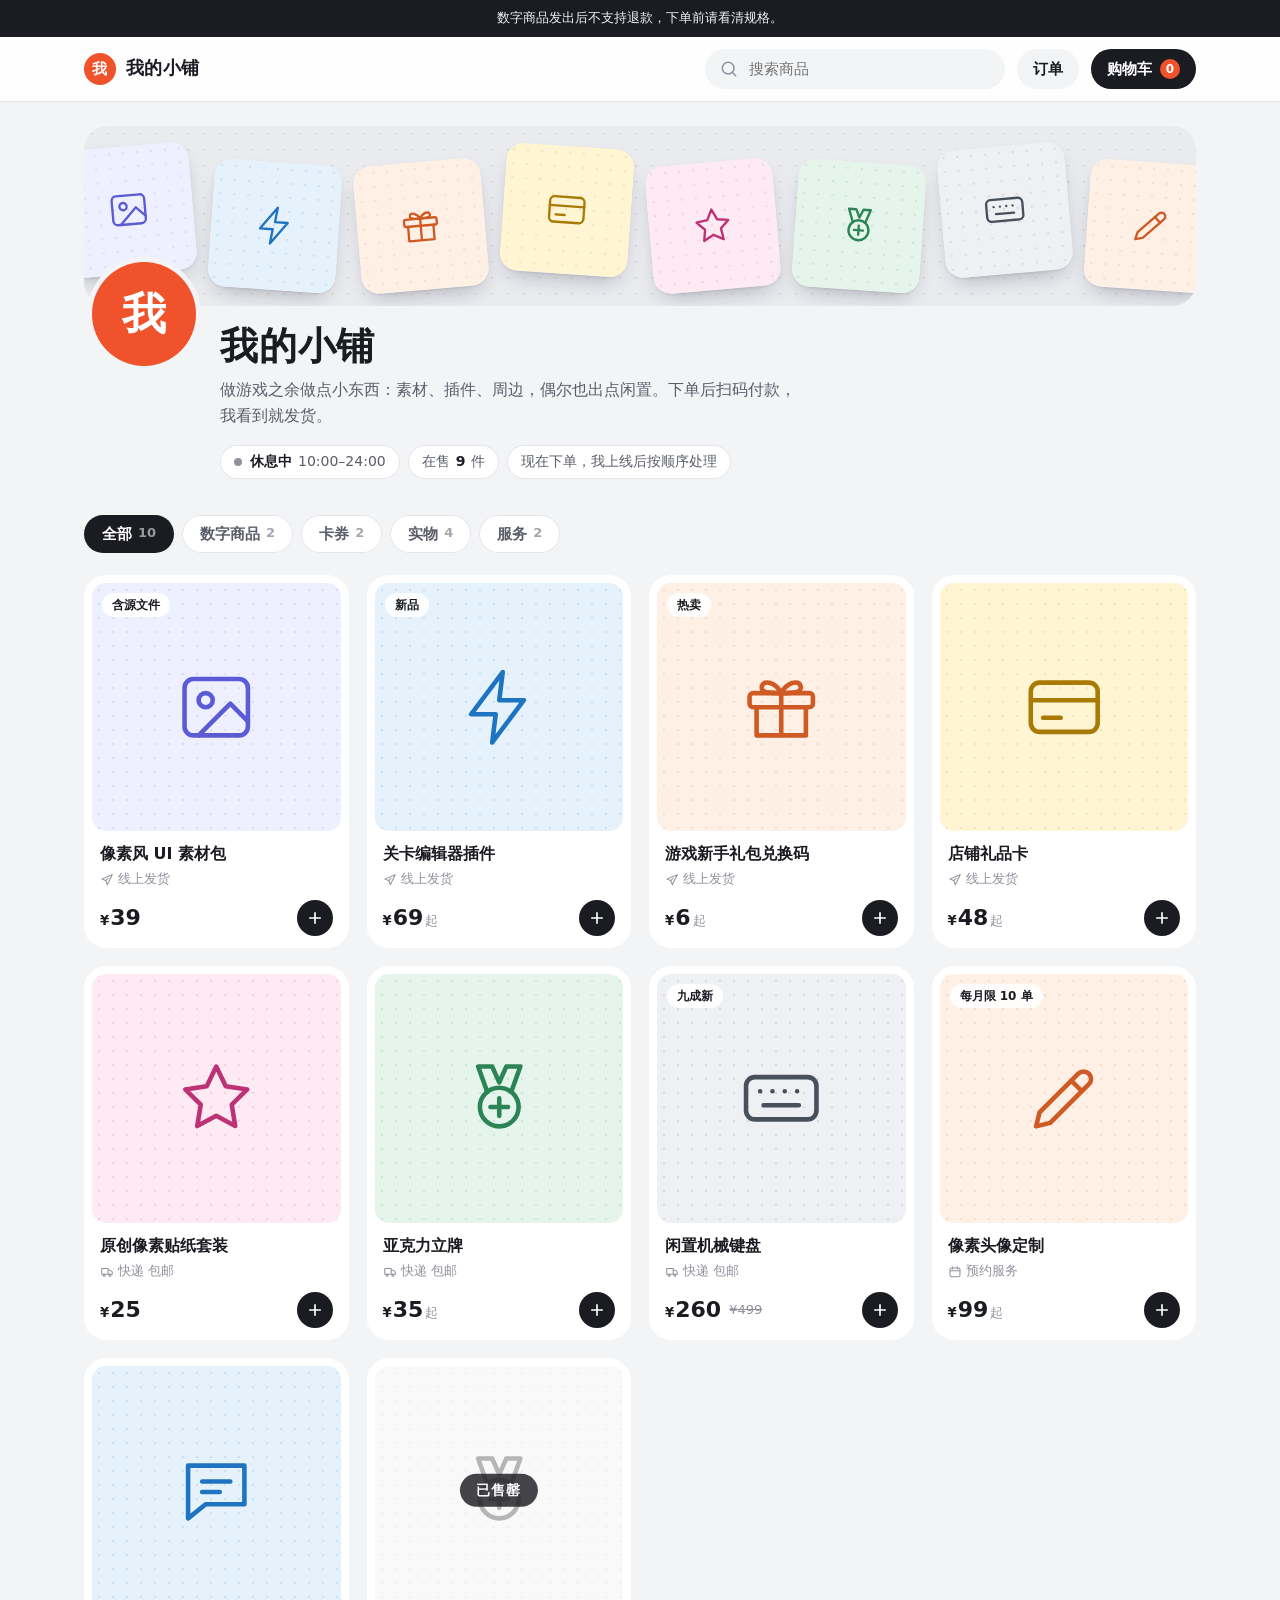
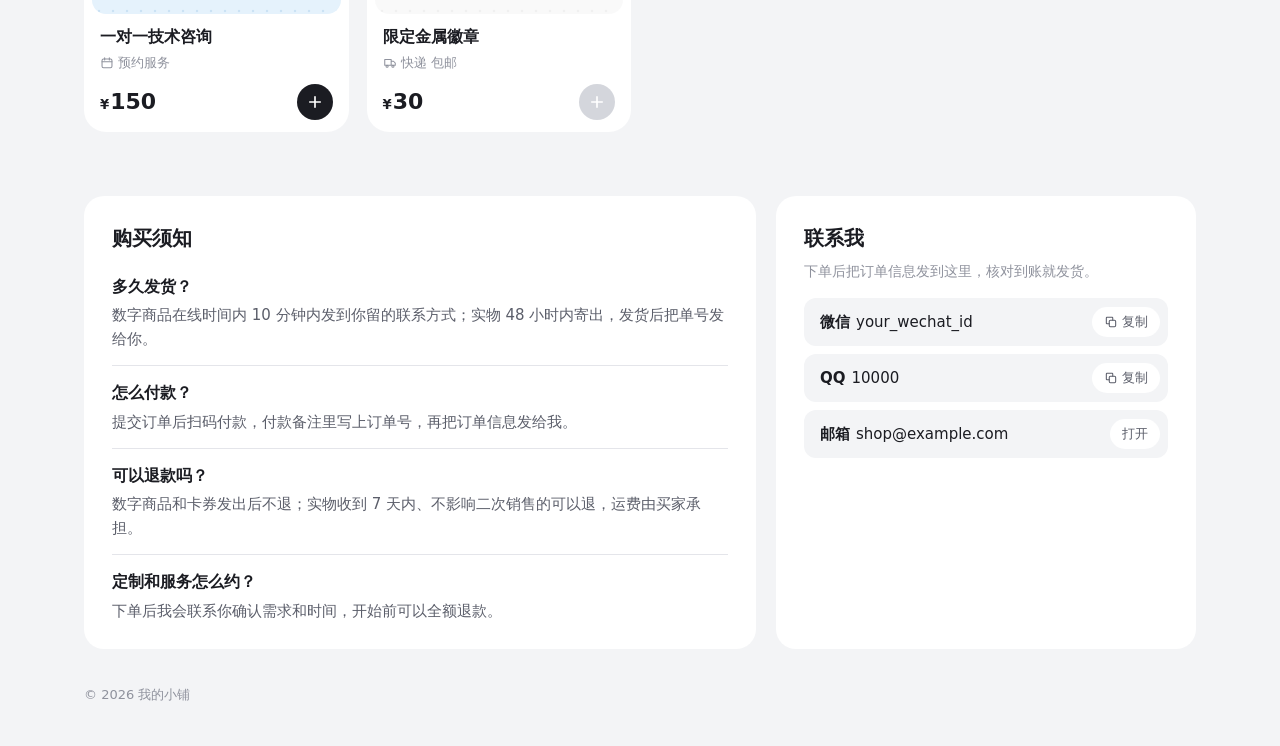
==== commit 25b6ebb6: "Turn the shop into a general personal store - profile header with avatar, cover strip and shop facts" ====
--- a/index.html
+++ b/index.html
@@ -16,10 +16,7 @@
   <header class="topbar">
     <div class="wrap topbar-in">
       <a class="brand" href="./">
-        <svg class="brand-mark" viewBox="0 0 30 22" aria-hidden="true">
-          <path fill="currentColor" d="M3 0h24a3 3 0 0 1 3 3v4.5a3.5 3.5 0 0 0 0 7V19a3 3 0 0 1-3 3H3a3 3 0 0 1-3-3v-4.5a3.5 3.5 0 0 0 0-7V3a3 3 0 0 1 3-3z"/>
-          <path stroke="#fff" stroke-width="1.6" stroke-dasharray="2 2.4" d="M20 2.5v17"/>
-        </svg>
+        <span id="brandAvatar"></span>
         <span data-shop="name">小铺</span>
       </a>
       <label class="search">
@@ -35,13 +32,16 @@
   </header>
 
   <main>
-    <section class="wrap hero">
-      <div>
-        <h1 data-shop="name">小铺</h1>
-        <p class="tagline" data-shop="tagline"></p>
-        <div class="facts" id="facts"></div>
+    <section class="wrap profile">
+      <div class="cover" id="cover" aria-hidden="true"></div>
+      <div class="profile-card">
+        <span id="avatar"></span>
+        <div class="profile-text">
+          <h1 data-shop="name">小铺</h1>
+          <p class="tagline" data-shop="tagline"></p>
+          <div class="facts" id="facts"></div>
+        </div>
       </div>
-      <div class="fan" id="fan"></div>
     </section>
 
     <nav class="wrap tabs" id="tabs" aria-label="商品分类"></nav>
@@ -57,7 +57,7 @@
         <dl class="faq" id="faq"></dl>
       </div>
       <div class="box" id="contact" hidden>
-        <h2>联系客服</h2>
+        <h2>联系我</h2>
         <p class="box-lead">下单后把订单信息发到这里，核对到账就发货。</p>
         <div class="contact-list" id="contactList"></div>
       </div>
--- a/assets/css/style.css
+++ b/assets/css/style.css
@@ -1,5 +1,5 @@
-/* ShopWeb —— 礼品卡货架风格
-   颜色、字体集中在 :root；每个商品卡面的配色在 products.js 的 theme 字段 */
+/* ShopWeb —— 个人小店
+   颜色、字体集中在 :root；主题色也可以在 config.js 的 accent 里改 */
 
 :root {
   --bg: #f3f4f6;        /* 页面底色 */
@@ -82,7 +82,14 @@
   font-size: 18px; font-weight: 800; letter-spacing: 0.02em;
 }
 
-.brand-mark { width: 30px; height: 22px; color: var(--accent); }
+.brand-avatar { width: 32px; height: 32px; border-radius: 50%; object-fit: cover; flex: none; }
+
+.avatar--text {
+  display: grid; place-items: center;
+  background: var(--accent); color: #fff; font-weight: 800;
+}
+
+.brand-avatar.avatar--text { font-size: 15px; }
 
 .search {
   flex: 0 1 300px;
@@ -120,22 +127,59 @@
 
 @keyframes bump { 40% { transform: scale(1.35); } }
 
-/* ---------- 首屏 ---------- */
-
-.hero {
-  display: grid; grid-template-columns: minmax(0, 1fr) 470px; gap: 32px; align-items: center;
-  padding-top: 48px; padding-bottom: 28px;
-}
-
-.hero h1 { margin: 0; font-size: clamp(34px, 4.6vw, 48px); font-weight: 800; line-height: 1.2; letter-spacing: 0.02em; }
-
-.tagline { margin: 14px 0 0; max-width: 30em; font-size: 17px; color: var(--ink-2); }
-
-.facts { display: flex; flex-wrap: wrap; gap: 8px; margin-top: 24px; }
+/* ---------- 店主名片 ---------- */
+
+.profile { padding-top: 24px; }
+
+.cover {
+  position: relative; height: 180px; overflow: hidden;
+  border-radius: 24px; background-color: #e9ebef;
+  background-image: radial-gradient(rgba(27, 28, 34, 0.08) 1px, transparent 1.4px);
+  background-size: 16px 16px;
+}
+
+.cover--img { background-size: cover; background-position: center; }
+
+.cover-strip {
+  position: absolute; left: 50%; top: 50%;
+  display: flex; gap: 18px;
+  transform: translate(-50%, -50%);
+}
+
+.cover-tile {
+  flex: none; width: 128px; border-radius: 18px; overflow: hidden;
+  transform: translateY(var(--y)) rotate(var(--r));
+  box-shadow: 0 1px 2px rgba(20, 22, 40, 0.08), 0 10px 22px -10px rgba(20, 22, 40, 0.35);
+  animation: settle 0.8s cubic-bezier(0.2, 0.8, 0.2, 1) backwards;
+}
+
+.cover-tile:nth-child(2n) { animation-delay: 0.06s; }
+.cover-tile:nth-child(3n) { animation-delay: 0.12s; }
+
+@keyframes settle { from { transform: translateY(30px) rotate(0deg); opacity: 0; } }
+
+.cover-tile .media { border-radius: 0; }
+
+.profile-card { display: flex; gap: 24px; align-items: flex-start; padding: 0 8px; }
+
+.avatar {
+  flex: none; width: 104px; height: 104px; margin-top: -44px; position: relative;
+  border-radius: 50%; object-fit: cover;
+  box-shadow: 0 0 0 5px var(--bg);
+  font-size: 44px;
+}
+
+.profile-text { min-width: 0; padding-top: 18px; }
+
+.profile h1 { margin: 0; font-size: clamp(28px, 3.6vw, 38px); font-weight: 800; line-height: 1.2; letter-spacing: 0.02em; }
+
+.tagline { margin: 8px 0 0; max-width: 36em; font-size: 16px; color: var(--ink-2); }
+
+.facts { display: flex; flex-wrap: wrap; gap: 8px; margin-top: 16px; }
 
 .fact {
-  display: inline-flex; align-items: center; gap: 8px;
-  min-height: 36px; padding: 0 14px;
+  display: inline-flex; align-items: center; gap: 6px;
+  min-height: 34px; padding: 0 14px;
   border-radius: 999px; background: var(--surface);
   box-shadow: inset 0 0 0 1px var(--line);
   font-size: 14px; color: var(--ink-2);
@@ -143,137 +187,42 @@
 
 .fact b { color: var(--ink); font-weight: 700; }
 
-.dot { width: 8px; height: 8px; border-radius: 50%; background: var(--ok); box-shadow: 0 0 0 4px rgba(34, 179, 94, 0.16); }
+.dot { width: 8px; height: 8px; margin-right: 2px; border-radius: 50%; background: var(--ok); box-shadow: 0 0 0 4px rgba(34, 179, 94, 0.16); }
 
 .fact.is-closed .dot { background: var(--ink-3); box-shadow: none; }
 
-.fan { position: relative; height: 290px; }
-
-.fan-card {
-  position: absolute; left: 50%; top: 50%;
-  width: 290px; margin: -91px 0 0 -145px;
-  padding: 0; border: 0; background: none; border-radius: 14px;
-  transform: var(--t);
-  transition: transform 0.3s cubic-bezier(0.2, 0.8, 0.2, 1);
-  animation: deal 0.9s cubic-bezier(0.2, 0.8, 0.2, 1) backwards;
-}
-
-.fan-card:nth-child(1) { --t: translate(-118px, 20px) rotate(-12deg); animation-delay: 0.05s; }
-.fan-card:nth-child(2) { --t: translate(0, -20px) rotate(-2deg); animation-delay: 0.12s; }
-.fan-card:nth-child(3) { --t: translate(126px, 30px) rotate(10deg); animation-delay: 0.19s; }
-
-.fan-card:hover, .fan-card:focus-visible { transform: var(--t) translateY(-12px); }
-
-@keyframes deal { from { transform: translate(0, 40px) rotate(0deg); opacity: 0; } }
-
-/* ---------- 卡面 ---------- */
-
-.face-wrap {
-  display: block;
-  filter: drop-shadow(0 1px 1px rgba(20, 22, 40, 0.1)) drop-shadow(0 10px 16px var(--sh, rgba(20, 22, 40, 0.25)));
-  transition: transform 0.25s cubic-bezier(0.2, 0.8, 0.2, 1);
-}
-
-.face {
-  position: relative; display: block;
-  aspect-ratio: 1.6; overflow: hidden;
-  border-radius: 14px; color: #fff;
-  background:
-    radial-gradient(120% 100% at 100% 0%, rgba(255, 255, 255, 0.3), rgba(255, 255, 255, 0) 55%),
-    repeating-radial-gradient(circle at 112% 128%, rgba(255, 255, 255, 0.1) 0 1.5px, rgba(255, 255, 255, 0) 1.5px 12px),
-    linear-gradient(20deg, var(--c1), var(--c2));
-  background-size: cover;
-  text-align: left;
-}
-
-.face--img { background-size: cover; background-position: center; }
-
-.face::after {
-  content: ""; position: absolute; inset: 0; pointer-events: none;
-  background: linear-gradient(to top, rgba(0, 0, 0, 0.24), rgba(0, 0, 0, 0) 58%);
-}
-
-.face--coupon {
-  border-radius: 12px;
-  -webkit-mask: radial-gradient(circle at 70% 0, transparent 10px, #000 10.5px) top / 100% 51% no-repeat,
-    radial-gradient(circle at 70% 100%, transparent 10px, #000 10.5px) bottom / 100% 51% no-repeat;
-  mask: radial-gradient(circle at 70% 0, transparent 10px, #000 10.5px) top / 100% 51% no-repeat,
-    radial-gradient(circle at 70% 100%, transparent 10px, #000 10.5px) bottom / 100% 51% no-repeat;
-}
-
-.face-perf {
-  position: absolute; z-index: 1; left: 70%; top: 16px; bottom: 16px;
-  border-left: 2px dashed rgba(255, 255, 255, 0.55); transform: translateX(-1px);
-}
-
-.face-brand {
-  position: absolute; z-index: 1; left: 16px; top: 14px;
-  display: flex; align-items: center; gap: 6px;
-  font-size: 12px; font-weight: 700; letter-spacing: 0.06em; opacity: 0.9;
-}
-
-.face-brand svg { width: 18px; height: 13px; }
-
-.face-tag {
-  position: absolute; z-index: 1; right: 12px; top: 12px;
-  padding: 1px 9px; border-radius: 999px;
-  background: rgba(255, 255, 255, 0.24);
-  font-size: 12px; font-weight: 700; line-height: 20px;
-}
-
-.face--coupon .face-tag { right: auto; left: calc(70% - 12px); transform: translateX(-100%); top: 12px; }
-
-.face-glyph {
-  position: absolute; z-index: 1; right: 8%; top: 46%;
-  width: 30%; aspect-ratio: 1; transform: translateY(-50%);
-  display: grid; place-items: center;
-  border-radius: 50%; background: rgba(255, 255, 255, 0.16);
-  box-shadow: inset 0 0 0 1px rgba(255, 255, 255, 0.28);
-}
-
-.face-glyph .ico { width: 54%; height: 54%; stroke-width: 1.4; }
-
-.face--coupon .face-glyph { right: 4%; width: 22%; top: 50%; background: none; box-shadow: none; }
-
-.face--coupon .face-glyph .ico { width: 80%; height: 80%; }
-
-.face-title {
-  position: absolute; z-index: 1; left: 16px; right: 16px; bottom: 14px;
-  display: flex; flex-direction: column;
-  font-size: 19px; font-weight: 800; line-height: 1.25;
-  text-shadow: 0 1px 2px rgba(0, 0, 0, 0.18);
-}
-
-.face--coupon .face-title { right: 33%; }
-
-.face-sub { margin-top: 4px; font-size: 13px; font-weight: 600; opacity: 0.9; }
-
-.face-out {
-  position: absolute; z-index: 2; left: 16px; top: 46%; transform: translateY(-50%);
-  padding: 4px 14px; border-radius: 999px;
-  background: rgba(20, 22, 30, 0.72); color: #fff;
-  font-size: 14px; font-weight: 700; letter-spacing: 0.1em;
-}
-
-.is-out .face { filter: grayscale(1) brightness(1.05); }
-
-.is-out .face-wrap { --sh: rgba(20, 22, 40, 0.15); }
-
-/* 购物车里的小卡面 */
-.face--mini { width: 64px; flex: none; border-radius: 8px; -webkit-mask: none; mask: none; }
-
-.face--mini .face-brand, .face--mini .face-title, .face--mini .face-tag, .face--mini .face-perf { display: none; }
-
-.face--mini .face-glyph, .face--coupon.face--mini .face-glyph {
-  right: 50%; top: 50%; width: 46%; transform: translate(50%, -50%);
-  background: none; box-shadow: none;
-}
-
-.face--mini .face-glyph .ico { width: 100%; height: 100%; stroke-width: 1.8; }
+/* ---------- 商品图 ---------- */
+
+.media {
+  position: relative; display: block; overflow: hidden;
+  aspect-ratio: 1; border-radius: 14px;
+  background-color: var(--tint);
+}
+
+.media img { width: 100%; height: 100%; object-fit: cover; }
+
+.media-ph {
+  position: absolute; inset: 0; display: grid; place-items: center;
+  color: var(--tint-fg);
+  background-image: radial-gradient(var(--tint-dot) 1.2px, transparent 1.6px);
+  background-size: 14px 14px;
+}
+
+.media-ph .ico { width: 34%; height: 34%; stroke-width: 1.3; }
+
+.media--wide { aspect-ratio: 4 / 3; border-radius: 18px; }
+
+.media--wide .media-ph .ico { width: 24%; height: 24%; }
+
+.media--thumb { width: 64px; flex: none; border-radius: 12px; }
+
+.media--thumb .media-ph { background-size: 8px 8px; }
+
+.media--thumb .media-ph .ico { width: 44%; height: 44%; stroke-width: 1.6; }
 
 /* ---------- 分类 + 商品 ---------- */
 
-.tabs { display: flex; gap: 8px; overflow-x: auto; padding-top: 20px; padding-bottom: 4px; scrollbar-width: none; }
+.tabs { display: flex; gap: 8px; overflow-x: auto; padding-top: 36px; padding-bottom: 4px; scrollbar-width: none; }
 
 .tabs::-webkit-scrollbar { display: none; }
 
@@ -291,33 +240,61 @@
 
 .tab-n { font-family: var(--num); font-size: 13px; opacity: 0.55; }
 
-.shelf { padding-top: 22px; padding-bottom: 16px; }
+.shelf { padding-top: 18px; padding-bottom: 16px; }
 
 .grid {
-  display: grid; gap: 36px 24px;
-  grid-template-columns: repeat(auto-fill, minmax(min(100%, 240px), 1fr));
-}
-
-.item { position: relative; }
-
-.item-hit { display: block; width: 100%; padding: 0; border: 0; background: none; border-radius: 14px; }
-
-.item-hit::after { content: ""; position: absolute; inset: 0; }
-
-.item:hover .face-wrap { transform: translateY(-4px); }
-
-.item-hit:focus-visible { outline: 3px solid var(--ink); outline-offset: 4px; }
-
-.item-meta { padding: 14px 2px 0; }
-
-.item-row { display: flex; align-items: center; gap: 8px; }
+  display: grid; gap: 18px;
+  grid-template-columns: repeat(auto-fill, minmax(min(100%, 230px), 1fr));
+}
+
+.item {
+  position: relative; display: flex; flex-direction: column;
+  padding: 8px; border-radius: 22px; background: var(--surface);
+  transition: box-shadow 0.2s ease;
+}
+
+.item:hover { box-shadow: 0 12px 28px -14px rgba(20, 22, 40, 0.28); }
+
+.item-media { position: relative; }
+
+.item-tag {
+  position: absolute; left: 10px; top: 10px;
+  padding: 2px 10px; border-radius: 999px;
+  background: rgba(255, 255, 255, 0.92); color: var(--ink);
+  font-size: 12px; font-weight: 700; line-height: 20px;
+}
+
+.item-out {
+  position: absolute; left: 50%; top: 50%; transform: translate(-50%, -50%);
+  padding: 5px 16px; border-radius: 999px;
+  background: rgba(27, 28, 34, 0.82); color: #fff;
+  font-size: 14px; font-weight: 700; letter-spacing: 0.1em; white-space: nowrap;
+}
+
+.is-out .media { filter: grayscale(1); opacity: 0.55; }
+
+.item-body { display: flex; flex-direction: column; flex: 1; padding: 12px 8px 4px; }
+
+.item-name { margin: 0; font-size: 16px; font-weight: 700; line-height: 1.4; }
+
+.item-hit {
+  display: -webkit-box; -webkit-line-clamp: 2; -webkit-box-orient: vertical; overflow: hidden;
+  padding: 0; border: 0; background: none; text-align: left; font-weight: inherit; line-height: inherit;
+}
+
+.item-hit::after { content: ""; position: absolute; inset: 0; border-radius: 22px; }
+
+.item-hit:focus-visible { outline: none; }
+
+.item-hit:focus-visible::after { outline: 3px solid var(--ink); outline-offset: 2px; }
+
+.item-kind { display: flex; align-items: center; gap: 4px; margin: 4px 0 0; font-size: 13px; color: var(--ink-3); }
+
+.item-kind .ico { width: 14px; height: 14px; }
+
+.item-row { display: flex; align-items: center; gap: 8px; margin-top: auto; padding-top: 10px; }
 
 .item-row .price { font-size: 22px; }
-
-.item-desc {
-  margin: 4px 0 0; font-size: 14px; line-height: 1.5; color: var(--ink-2);
-  display: -webkit-box; -webkit-line-clamp: 2; -webkit-box-orient: vertical; overflow: hidden;
-}
 
 .add {
   position: relative; z-index: 1; margin-left: auto;
@@ -341,7 +318,7 @@
 
 .was { font-family: var(--num); font-size: 13px; color: var(--ink-3); }
 
-.empty { margin: 0; padding: 56px 20px; text-align: center; color: var(--ink-2); border-radius: 16px; background: var(--surface); }
+.empty { margin: 0; padding: 56px 20px; text-align: center; color: var(--ink-2); border-radius: 22px; background: var(--surface); }
 
 /* ---------- 购买须知 / 联系 ---------- */
 
@@ -476,14 +453,28 @@
 
 /* 商品详情 */
 
-.p-stage {
-  margin: -4px -24px 0; padding: 26px 24px 30px;
-  background: var(--tint);
-}
-
-.p-stage .face-wrap { max-width: 330px; margin: 0 auto; }
-
-.p-name { margin: 22px 0 0; font-size: 22px; font-weight: 800; line-height: 1.35; }
+.gallery { position: relative; margin-top: 2px; }
+
+.g-track {
+  display: flex; overflow-x: auto; scroll-snap-type: x mandatory;
+  border-radius: 18px; scrollbar-width: none;
+}
+
+.g-track::-webkit-scrollbar { display: none; }
+
+.g-slide { flex: 0 0 100%; scroll-snap-align: start; }
+
+.g-dots { position: absolute; left: 0; right: 0; bottom: 12px; display: flex; justify-content: center; gap: 6px; }
+
+.g-dots button {
+  width: 8px; height: 8px; padding: 0; border: 0; border-radius: 999px;
+  background: rgba(255, 255, 255, 0.6); box-shadow: 0 0 0 1px rgba(0, 0, 0, 0.08);
+  transition: width 0.2s;
+}
+
+.g-dots button[aria-current="true"] { width: 20px; background: #fff; }
+
+.p-name { margin: 18px 0 0; font-size: 22px; font-weight: 800; line-height: 1.35; }
 
 .p-desc { margin: 6px 0 0; font-size: 15px; color: var(--ink-2); }
 
@@ -492,6 +483,14 @@
 .p-price .price { font-size: 34px; color: var(--accent); }
 
 .p-stock { margin-left: auto; font-size: 14px; color: var(--ink-3); }
+
+.p-kind {
+  display: flex; align-items: flex-start; gap: 8px;
+  margin: 16px 0 0; padding: 12px 14px; border-radius: 14px;
+  background: var(--surface); font-size: 14px; color: var(--ink-2);
+}
+
+.p-kind .ico { width: 18px; height: 18px; margin-top: 1px; color: var(--ink); }
 
 .field { margin: 20px 0 0; padding: 0; border: 0; min-width: 0; }
 
@@ -563,6 +562,10 @@
 
 .icon-btn .ico { width: 18px; height: 18px; }
 
+.ship-note { display: flex; align-items: center; gap: 8px; margin: 14px 0 0; font-size: 14px; color: var(--ink-2); }
+
+.ship-note .ico { width: 18px; height: 18px; }
+
 .blank { padding: 64px 12px; text-align: center; color: var(--ink-2); }
 
 .blank .ico { width: 44px; height: 44px; stroke-width: 1.3; color: var(--ink-3); margin: 0 auto 12px; display: block; }
@@ -582,6 +585,17 @@
 .summary .s-opt { color: var(--ink-3); }
 
 .summary .s-amt { flex: none; font-family: var(--num); font-weight: 700; }
+
+.summary .s-ship { padding-top: 8px; border-top: 1px dashed var(--line); color: var(--ink-2); }
+
+.form-group {
+  display: flex; align-items: center; gap: 8px;
+  margin: 26px 0 -6px; font-size: 15px; font-weight: 800;
+}
+
+.form-group .ico { width: 18px; height: 18px; }
+
+.field-row { display: grid; grid-template-columns: 1fr 1fr; gap: 0 12px; }
 
 .input {
   display: block; width: 100%; min-height: 48px; padding: 11px 16px;
@@ -706,53 +720,43 @@
 /* ---------- 平板 / 手机 ---------- */
 
 @media (max-width: 900px) {
-  .hero { grid-template-columns: 1fr; gap: 8px; padding-top: 32px; }
-  .fan { height: 250px; max-width: 470px; width: 100%; margin: 0 auto; }
   .info { grid-template-columns: 1fr; }
 }
 
 @media (max-width: 640px) {
-  .wrap { padding-left: 16px; padding-right: 16px; }
+  .wrap { padding-left: 14px; padding-right: 14px; }
   .topbar-in { gap: 8px; min-height: 0; padding-top: 10px; padding-bottom: 10px; }
   .brand { font-size: 17px; }
+  .brand-avatar { width: 28px; height: 28px; }
   .search { order: 5; flex: 1 0 100%; }
   .bar-btn { height: 36px; padding: 0 14px; font-size: 14px; }
-  .hero { padding-top: 24px; padding-bottom: 8px; }
-  .tagline { font-size: 15px; margin-top: 10px; }
-  .facts { margin-top: 16px; }
+  .profile { padding-top: 14px; }
+  .cover { height: 124px; border-radius: 20px; }
+  .cover-tile { width: 88px; border-radius: 14px; }
+  .cover-strip { gap: 12px; }
+  .profile-card { flex-direction: column; gap: 0; padding: 0 4px; }
+  .avatar { width: 80px; height: 80px; margin-top: -40px; font-size: 34px; box-shadow: 0 0 0 4px var(--bg); }
+  .profile-text { padding-top: 12px; }
+  .tagline { font-size: 15px; }
   .fact { min-height: 32px; font-size: 13px; padding: 0 12px; }
-  .fan { height: 200px; }
-  .fan-card { width: 196px; margin: -61px 0 0 -98px; }
-  .fan-card:nth-child(1) { --t: translate(-78px, 14px) rotate(-12deg); }
-  .fan-card:nth-child(2) { --t: translate(0, -14px) rotate(-2deg); }
-  .fan-card:nth-child(3) { --t: translate(84px, 22px) rotate(10deg); }
-  .fan .face-brand { font-size: 10px; left: 12px; top: 10px; }
-  .fan .face-title { font-size: 15px; left: 12px; bottom: 10px; }
-  .fan .face-tag { display: none; }
-  .tabs { padding-top: 12px; }
-  .shelf { padding-top: 18px; }
-  .grid { grid-template-columns: repeat(2, minmax(0, 1fr)); gap: 24px 12px; }
-  .grid .face { border-radius: 11px; }
-  .grid .face-brand { left: 10px; top: 10px; font-size: 0; }
-  .grid .face-brand svg { width: 16px; height: 12px; }
-  .grid .face-tag { font-size: 10px; line-height: 16px; padding: 1px 7px; top: 8px; right: 8px; }
-  .grid .face--coupon .face-tag { right: auto; left: calc(70% - 8px); }
-  .grid .face-title { font-size: 13.5px; left: 10px; bottom: 9px; right: 10px; }
-  .grid .face--coupon .face-title { right: 32%; }
-  .grid .face-glyph { width: 27%; right: 7%; }
-  .grid .face-out { left: 10px; font-size: 12px; padding: 2px 10px; }
-  .grid .face-perf { top: 12px; bottom: 12px; }
-  .item-meta { padding-top: 10px; }
-  .item-row .price { font-size: 19px; }
-  .item-desc { font-size: 13px; }
+  .tabs { padding-top: 26px; }
+  .shelf { padding-top: 14px; }
+  .grid { grid-template-columns: repeat(2, minmax(0, 1fr)); gap: 10px; }
+  .item { padding: 6px; border-radius: 18px; }
+  .item-hit::after { border-radius: 18px; }
+  .media { border-radius: 13px; }
+  .item-tag { left: 7px; top: 7px; font-size: 11px; padding: 1px 8px; line-height: 18px; }
+  .item-body { padding: 10px 6px 4px; }
+  .item-name { font-size: 15px; }
+  .item-kind { font-size: 12px; }
+  .item-row .price { font-size: 20px; }
   .add { width: 32px; height: 32px; }
-  .box { padding: 22px 20px; border-radius: 18px; }
+  .box { padding: 22px 20px; border-radius: 20px; }
   .panel-head { padding-left: 18px; }
   .panel-body { padding-left: 18px; padding-right: 18px; }
-  .p-stage { margin-left: -18px; margin-right: -18px; padding-top: 18px; padding-bottom: 22px; }
-  .p-stage .face-wrap { max-width: 270px; }
-  .p-name { margin-top: 18px; font-size: 20px; }
   .panel-foot { padding-left: 18px; padding-right: 18px; }
+  .p-name { font-size: 20px; }
+  .field-row { grid-template-columns: 1fr; }
 }
 
 @media (prefers-reduced-motion: reduce) {
